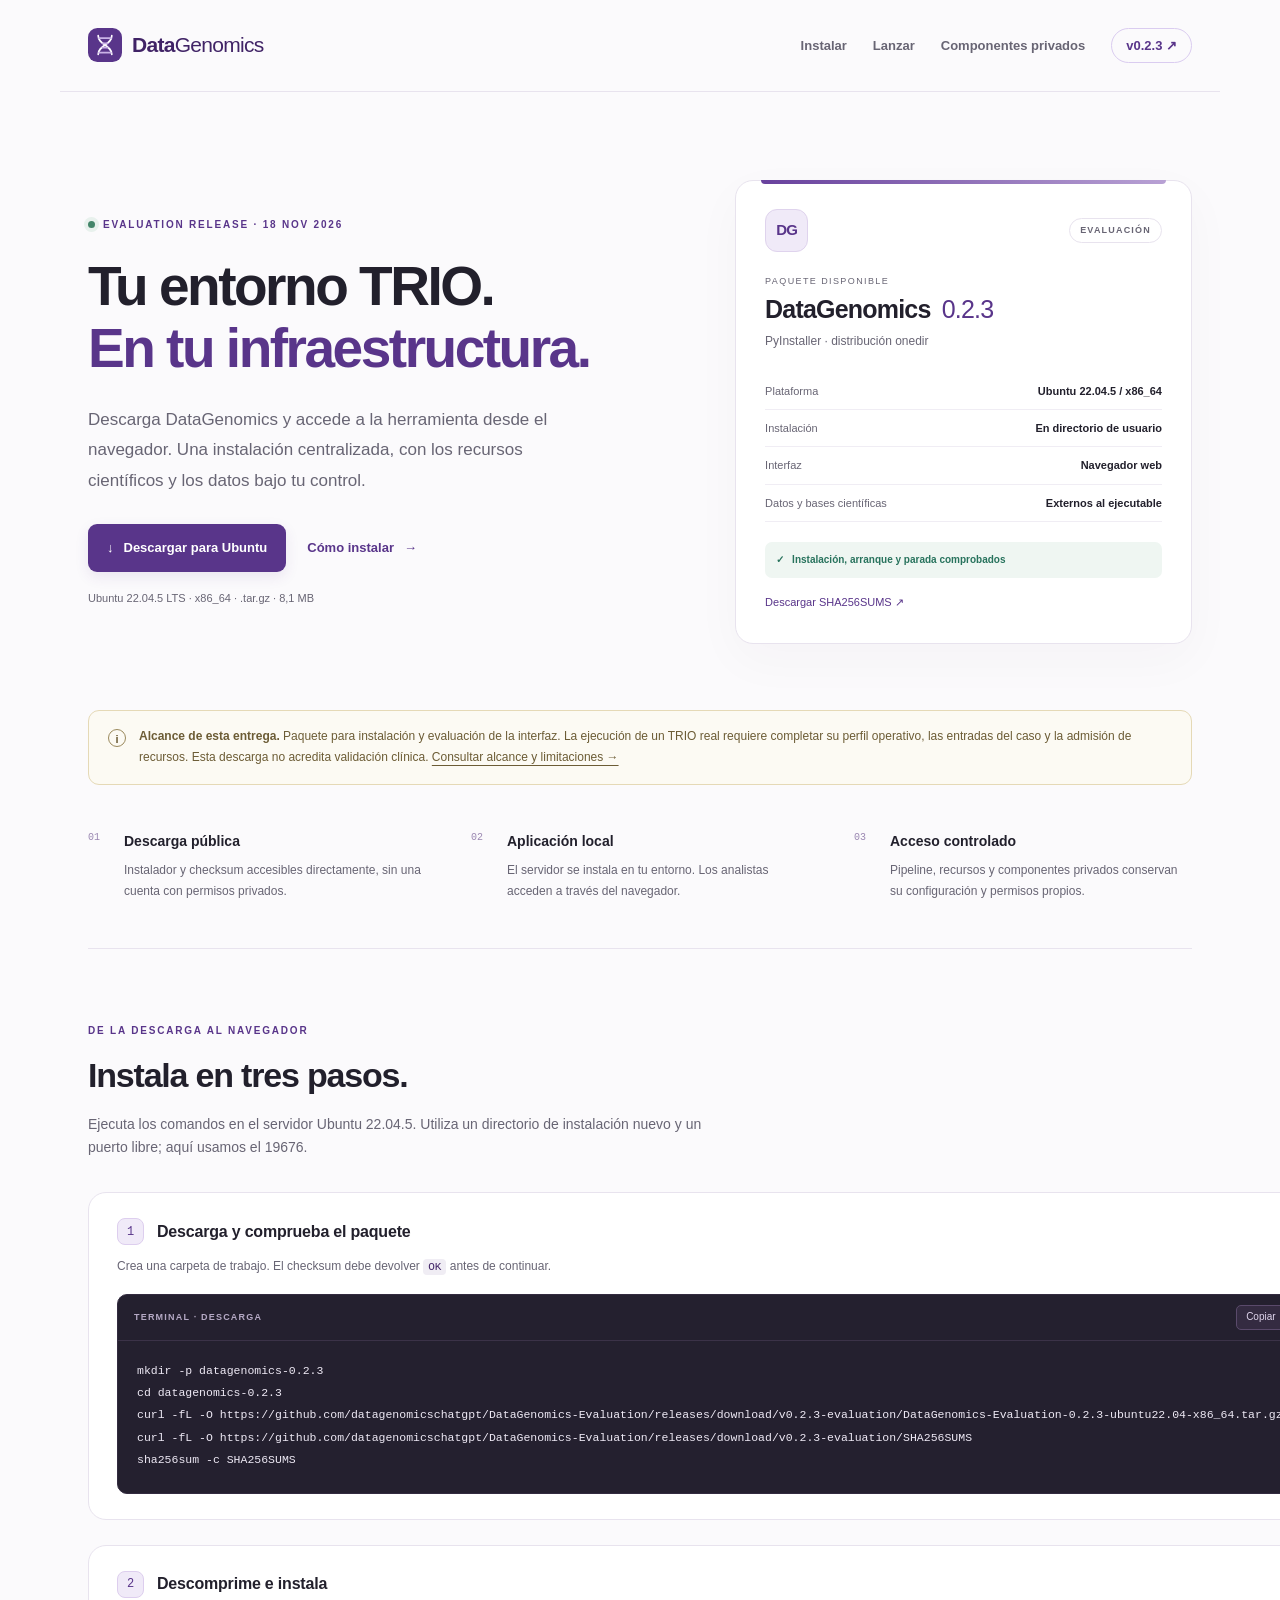
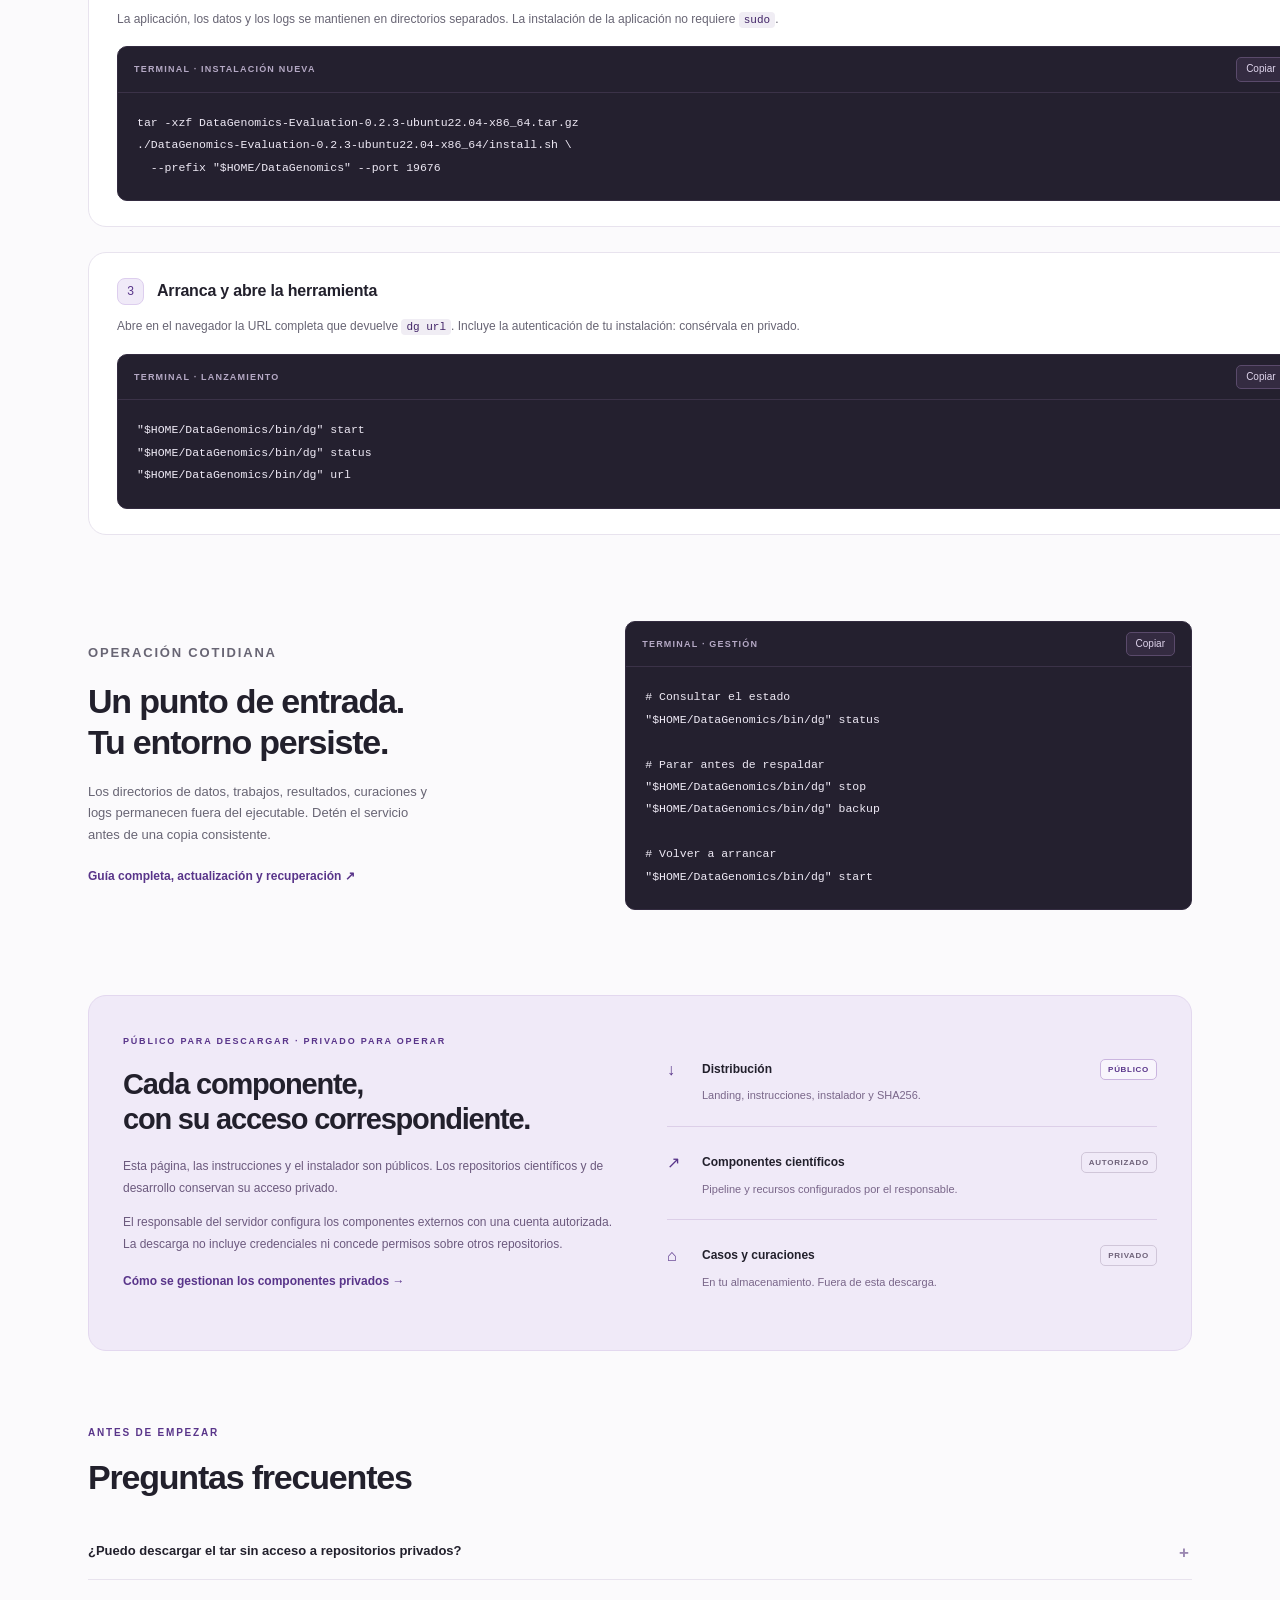
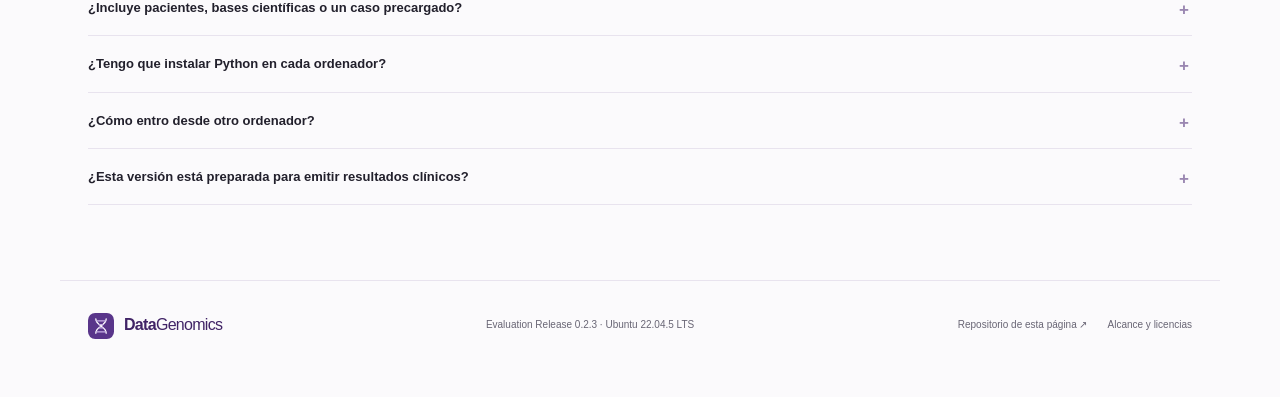
==== index.html @ ef8353c4 "Publish DataGenomics evaluation download page and installation guides" ====
<!doctype html>
<html lang="es">
<head>
  <meta charset="utf-8">
  <meta name="viewport" content="width=device-width, initial-scale=1">
  <meta name="description" content="Descarga DataGenomics Evaluation para Ubuntu 22.04.5. Instalador PyInstaller, instrucciones de instalación, arranque y recuperación.">
  <meta name="theme-color" content="#432b69">
  <meta property="og:title" content="DataGenomics · Evaluation Release">
  <meta property="og:description" content="Tu entorno de evaluación TRIO. Descarga para Ubuntu, instalación y lanzamiento paso a paso.">
  <meta property="og:type" content="website">
  <title>DataGenomics — Descarga e instalación</title>
  <link rel="icon" href="assets/mark.svg" type="image/svg+xml">
  <link rel="stylesheet" href="assets/styles.css">
  <script src="assets/app.js" defer></script>
</head>
<body>
  <a class="skip" href="#contenido">Ir al contenido</a>
  <header class="site-header">
    <a class="brand" href="./" aria-label="DataGenomics inicio"><img src="assets/mark.svg" alt="" width="34" height="34"><span>Data<span class="brand-light">Genomics</span></span></a>
    <nav aria-label="Navegación principal"><a href="#instalacion">Instalar</a><a href="#lanzamiento">Lanzar</a><a href="#acceso">Componentes privados</a><a class="nav-release" href="https://github.com/datagenomicschatgpt/DataGenomics-Evaluation/releases/tag/v0.2.3-evaluation">v0.2.3 <span aria-hidden="true">↗</span></a></nav>
  </header>

  <main id="contenido">
    <section class="hero" aria-labelledby="titulo">
      <div class="hero-copy">
        <p class="eyebrow"><span class="status-dot"></span> EVALUATION RELEASE · 18 NOV 2026</p>
        <h1>Tu entorno TRIO.<br><span>En tu infraestructura.</span></h1>
        <p class="lead">Descarga DataGenomics y accede a la herramienta desde el navegador. Una instalación centralizada, con los recursos científicos y los datos bajo tu control.</p>
        <div class="hero-actions"><a class="button primary" href="https://github.com/datagenomicschatgpt/DataGenomics-Evaluation/releases/download/v0.2.3-evaluation/DataGenomics-Evaluation-0.2.3-ubuntu22.04-x86_64.tar.gz"><span aria-hidden="true">↓</span> Descargar para Ubuntu</a><a class="button text-button" href="#instalacion">Cómo instalar <span aria-hidden="true">→</span></a></div>
        <p class="download-meta">Ubuntu 22.04.5 LTS · x86_64 · .tar.gz · 8,1 MB</p>
      </div>
      <aside class="release-card" aria-label="Ficha de la descarga">
        <div class="card-heading"><span class="package-icon" aria-hidden="true">DG</span><span class="tag">EVALUACIÓN</span></div>
        <p class="small-label">PAQUETE DISPONIBLE</p><h2>DataGenomics <span>0.2.3</span></h2><p class="card-subtitle">PyInstaller · distribución onedir</p>
        <dl><div><dt>Plataforma</dt><dd>Ubuntu 22.04.5 / x86_64</dd></div><div><dt>Instalación</dt><dd>En directorio de usuario</dd></div><div><dt>Interfaz</dt><dd>Navegador web</dd></div><div><dt>Datos y bases científicas</dt><dd>Externos al ejecutable</dd></div></dl>
        <div class="verified"><span aria-hidden="true">✓</span> Instalación, arranque y parada comprobados</div>
        <a class="checksum-link" href="https://github.com/datagenomicschatgpt/DataGenomics-Evaluation/releases/download/v0.2.3-evaluation/SHA256SUMS">Descargar SHA256SUMS <span aria-hidden="true">↗</span></a>
      </aside>
    </section>

    <aside class="scope-note" aria-label="Alcance de la evaluación"><span class="note-icon" aria-hidden="true">i</span><p><strong>Alcance de esta entrega.</strong> Paquete para instalación y evaluación de la interfaz. La ejecución de un TRIO real requiere completar su perfil operativo, las entradas del caso y la admisión de recursos. Esta descarga no acredita validación clínica. <a href="docs/alcance.html">Consultar alcance y limitaciones →</a></p></aside>

    <section class="features" aria-label="Distribución y acceso">
      <article><span class="feature-number">01</span><h2>Descarga pública</h2><p>Instalador y checksum accesibles directamente, sin una cuenta con permisos privados.</p></article>
      <article><span class="feature-number">02</span><h2>Aplicación local</h2><p>El servidor se instala en tu entorno. Los analistas acceden a través del navegador.</p></article>
      <article><span class="feature-number">03</span><h2>Acceso controlado</h2><p>Pipeline, recursos y componentes privados conservan su configuración y permisos propios.</p></article>
    </section>

    <section id="instalacion" class="section install-section" aria-labelledby="install-title">
      <div class="section-intro"><p class="eyebrow">DE LA DESCARGA AL NAVEGADOR</p><h2 id="install-title">Instala en tres pasos.</h2><p>Ejecuta los comandos en el servidor Ubuntu 22.04.5. Utiliza un directorio de instalación nuevo y un puerto libre; aquí usamos el 19676.</p></div>
      <div class="steps">
        <article class="step"><div class="step-title"><span>1</span><h3>Descarga y comprueba el paquete</h3></div><p>Crea una carpeta de trabajo. El checksum debe devolver <code>OK</code> antes de continuar.</p><div class="code-box"><div class="code-top"><span>TERMINAL · DESCARGA</span><button type="button" data-copy="download-code">Copiar</button></div><pre><code id="download-code">mkdir -p datagenomics-0.2.3
cd datagenomics-0.2.3
curl -fL -O https://github.com/datagenomicschatgpt/DataGenomics-Evaluation/releases/download/v0.2.3-evaluation/DataGenomics-Evaluation-0.2.3-ubuntu22.04-x86_64.tar.gz
curl -fL -O https://github.com/datagenomicschatgpt/DataGenomics-Evaluation/releases/download/v0.2.3-evaluation/SHA256SUMS
sha256sum -c SHA256SUMS</code></pre></div></article>
        <article class="step"><div class="step-title"><span>2</span><h3>Descomprime e instala</h3></div><p>La aplicación, los datos y los logs se mantienen en directorios separados. La instalación de la aplicación no requiere <code>sudo</code>.</p><div class="code-box"><div class="code-top"><span>TERMINAL · INSTALACIÓN NUEVA</span><button type="button" data-copy="install-code">Copiar</button></div><pre><code id="install-code">tar -xzf DataGenomics-Evaluation-0.2.3-ubuntu22.04-x86_64.tar.gz
./DataGenomics-Evaluation-0.2.3-ubuntu22.04-x86_64/install.sh \
  --prefix "$HOME/DataGenomics" --port 19676</code></pre></div></article>
        <article class="step" id="lanzamiento"><div class="step-title"><span>3</span><h3>Arranca y abre la herramienta</h3></div><p>Abre en el navegador la URL completa que devuelve <code>dg url</code>. Incluye la autenticación de tu instalación: consérvala en privado.</p><div class="code-box"><div class="code-top"><span>TERMINAL · LANZAMIENTO</span><button type="button" data-copy="start-code">Copiar</button></div><pre><code id="start-code">"$HOME/DataGenomics/bin/dg" start
"$HOME/DataGenomics/bin/dg" status
"$HOME/DataGenomics/bin/dg" url</code></pre></div></article>
      </div>
    </section>

    <section class="operations section" aria-labelledby="operations-title"><div><p class="eyebrow">OPERACIÓN COTIDIANA</p><h2 id="operations-title">Un punto de entrada.<br>Tu entorno persiste.</h2><p>Los directorios de datos, trabajos, resultados, curaciones y logs permanecen fuera del ejecutable. Detén el servicio antes de una copia consistente.</p><a class="inline-link" href="docs/instalacion.html">Guía completa, actualización y recuperación <span aria-hidden="true">↗</span></a></div><div class="code-box"><div class="code-top"><span>TERMINAL · GESTIÓN</span><button type="button" data-copy="manage-code">Copiar</button></div><pre><code id="manage-code"># Consultar el estado
"$HOME/DataGenomics/bin/dg" status

# Parar antes de respaldar
"$HOME/DataGenomics/bin/dg" stop
"$HOME/DataGenomics/bin/dg" backup

# Volver a arrancar
"$HOME/DataGenomics/bin/dg" start</code></pre></div></section>

    <section id="acceso" class="access-panel section" aria-labelledby="access-title"><div class="access-main"><p class="eyebrow">PÚBLICO PARA DESCARGAR · PRIVADO PARA OPERAR</p><h2 id="access-title">Cada componente,<br>con su acceso correspondiente.</h2><p>Esta página, las instrucciones y el instalador son públicos. Los repositorios científicos y de desarrollo conservan su acceso privado.</p><p>El responsable del servidor configura los componentes externos con una cuenta autorizada. La descarga no incluye credenciales ni concede permisos sobre otros repositorios.</p><a class="inline-link" href="docs/componentes-privados.html">Cómo se gestionan los componentes privados →</a></div><div class="access-list"><div><span class="access-icon" aria-hidden="true">↓</span><div><strong>Distribución</strong><p>Landing, instrucciones, instalador y SHA256.</p></div><span class="access-badge">PÚBLICO</span></div><div><span class="access-icon" aria-hidden="true">↗</span><div><strong>Componentes científicos</strong><p>Pipeline y recursos configurados por el responsable.</p></div><span class="access-badge private">AUTORIZADO</span></div><div><span class="access-icon" aria-hidden="true">⌂</span><div><strong>Casos y curaciones</strong><p>En tu almacenamiento. Fuera de esta descarga.</p></div><span class="access-badge private">PRIVADO</span></div></div></section>

    <section class="faq section" aria-labelledby="faq-title"><div class="section-intro"><p class="eyebrow">ANTES DE EMPEZAR</p><h2 id="faq-title">Preguntas frecuentes</h2></div><details><summary>¿Puedo descargar el tar sin acceso a repositorios privados?</summary><p>Sí. El botón descarga el archivo directamente desde una GitHub Release pública. La aplicación y el acceso a componentes privados tienen permisos independientes.</p></details><details><summary>¿Incluye pacientes, bases científicas o un caso precargado?</summary><p>No. Una instalación nueva empieza sin casos. Los resultados autorizados y los recursos se incorporan desde tu entorno mediante sus contratos y controles correspondientes.</p></details><details><summary>¿Tengo que instalar Python en cada ordenador?</summary><p>Los analistas utilizan el navegador. La aplicación del servidor se distribuye con PyInstaller. Las etapas científicas necesitan su runtime y herramientas externos, configurados por el responsable.</p></details><details><summary>¿Cómo entro desde otro ordenador?</summary><p>La aplicación escucha por defecto en 127.0.0.1. Puedes usar un túnel SSH autorizado; para una instalación corporativa, el responsable debe configurar HTTPS, autenticación y acceso por LAN/VPN. El instalador no cambia la configuración de red.</p></details><details><summary>¿Esta versión está preparada para emitir resultados clínicos?</summary><p>Es una Evaluation Release. La instalación y el recorrido técnico tienen evidencias separadas de la admisión científica. La conexión operativa del piloto real sigue pendiente; consulta el alcance antes de procesar un caso.</p></details></section>
  </main>

  <footer><a class="brand" href="./"><img src="assets/mark.svg" alt="" width="26" height="26"><span>Data<span class="brand-light">Genomics</span></span></a><p>Evaluation Release 0.2.3 · Ubuntu 22.04.5 LTS</p><div><a href="https://github.com/datagenomicschatgpt/DataGenomics-Evaluation">Repositorio de esta página ↗</a><a href="docs/alcance.html">Alcance y licencias</a></div></footer>
  <div id="copy-status" class="copy-status" role="status" aria-live="polite"></div>
</body>
</html>
---- assets/styles.css ----
:root{--paper:#fbfafc;--white:#fff;--ink:#22202c;--muted:#686574;--purple:#59358a;--purple-dark:#402366;--lavender:#f0eaf8;--line:#e8e3ee;--green:#28735d;--radius:18px;--mono:ui-monospace,SFMono-Regular,Consolas,"Liberation Mono",monospace}
*{box-sizing:border-box}html{scroll-behavior:smooth;scroll-padding-top:92px}body{margin:0;color:var(--ink);background:var(--paper);font-family:Inter,ui-sans-serif,-apple-system,BlinkMacSystemFont,"Segoe UI",sans-serif;-webkit-font-smoothing:antialiased;line-height:1.65}a{color:var(--purple);text-underline-offset:4px}button,a{-webkit-tap-highlight-color:transparent}a:focus-visible,button:focus-visible,summary:focus-visible{outline:3px solid #a57cdd;outline-offset:5px}button{font:inherit;cursor:pointer}.skip{position:absolute;top:-80px;left:20px;z-index:5;padding:10px;background:white}.skip:focus{top:10px}.site-header,main,footer{max-width:1160px;margin:auto}.site-header{height:92px;display:flex;align-items:center;justify-content:space-between;padding:0 28px;border-bottom:1px solid var(--line);gap:24px}.brand{display:flex;align-items:center;gap:10px;font-size:21px;font-weight:780;letter-spacing:-.7px;color:var(--purple-dark);text-decoration:none;white-space:nowrap}.brand-light{font-weight:450}.brand img{display:block}nav{display:flex;gap:26px;align-items:center}nav a{font-size:13px;font-weight:600;color:var(--muted);text-decoration:none}nav a:hover{color:var(--purple)}.nav-release{color:var(--purple);border:1px solid #daccf0;border-radius:999px;padding:6px 14px;white-space:nowrap}main{padding:0 28px}.hero{padding:88px 0 66px;display:grid;grid-template-columns:1.25fr 1fr;gap:76px;align-items:center}.eyebrow{font-size:10px;font-weight:750;letter-spacing:1.8px;color:var(--purple);margin:0 0 22px;display:flex;gap:8px;align-items:center}.status-dot{height:7px;width:7px;background:#44856a;border-radius:50%;box-shadow:0 0 0 4px #e8f1ed}h1{font-size:clamp(38px,4.3vw,57px);font-weight:710;line-height:1.13;letter-spacing:-2.5px;margin:0 0 25px}h1 span{color:var(--purple)}.lead{font-size:17px;color:var(--muted);max-width:500px;line-height:1.8;margin:0 0 28px}.hero-actions{display:flex;gap:12px;align-items:center;flex-wrap:wrap}.button{display:inline-flex;align-items:center;justify-content:center;gap:10px;font-size:13px;font-weight:650;padding:13px 19px;border-radius:9px;text-decoration:none;transition:background .15s,transform .15s}.button.primary{background:var(--purple);color:white;box-shadow:0 5px 14px #59358a1a}.button.primary:hover{background:var(--purple-dark);transform:translateY(-1px)}.text-button{padding-left:9px}.download-meta{font-size:11px;color:var(--muted);margin:17px 0 0}.release-card{background:var(--white);border:1px solid var(--line);border-radius:var(--radius);padding:28px 29px;box-shadow:0 16px 50px #34234308;position:relative}.release-card:before{content:"";height:4px;position:absolute;top:-1px;left:25px;right:25px;background:linear-gradient(90deg,#68419d,#b8a1d4);border-radius:0 0 5px 5px}.card-heading{display:flex;justify-content:space-between;align-items:center;margin-bottom:22px}.package-icon{width:43px;height:43px;display:grid;place-items:center;background:var(--lavender);border:1px solid #dfd3ed;border-radius:12px;font-weight:800;color:var(--purple);letter-spacing:-1px;font-size:15px}.tag{font-size:9px;font-weight:750;letter-spacing:1.2px;border:1px solid var(--line);border-radius:999px;padding:4px 10px;color:var(--muted)}.small-label{font-size:9px;color:var(--muted);letter-spacing:1.4px;margin:0 0 4px}.release-card h2{font-size:25px;letter-spacing:-.8px;line-height:1.3;margin:0}.release-card h2 span{font-weight:400;color:var(--purple);margin-left:5px}.card-subtitle{font-size:12px;color:var(--muted);margin:7px 0 21px}dl{margin:0 0 20px}dl>div{display:flex;justify-content:space-between;padding:9px 0;border-bottom:1px solid #f0edf4;gap:12px;font-size:11px}dt{color:var(--muted)}dd{margin:0;text-align:right;font-weight:600}.verified{background:#eff6f2;color:var(--green);font-size:10px;font-weight:650;padding:10px 11px;border-radius:7px;display:flex;gap:8px;align-items:center}.checksum-link{font-size:11px;display:inline-block;margin-top:15px;text-decoration:none}.scope-note{display:flex;align-items:flex-start;gap:13px;border:1px solid #e5d9b6;background:#fcfaf3;border-radius:11px;padding:15px 19px;color:#6c5c35}.scope-note p{font-size:12px;margin:0;line-height:1.8}.scope-note a{color:inherit;white-space:normal}.note-icon{font-size:11px;border:1px solid #9a895c;border-radius:50%;min-width:18px;height:18px;display:grid;place-items:center;margin-top:3px;font-weight:700}.features{display:grid;grid-template-columns:repeat(3,1fr);gap:45px;padding:45px 0;border-bottom:1px solid var(--line)}.features article{position:relative;padding-left:36px}.feature-number{position:absolute;left:0;top:2px;font:10px var(--mono);color:#9a87b1}.features h2{font-size:14px;font-weight:680;margin:0 0 7px}.features p{color:var(--muted);font-size:12px;line-height:1.8;margin:0}.section{padding-top:74px;padding-bottom:12px}.section-intro .eyebrow{margin-bottom:15px}.section-intro h2,.operations h2,.access-panel h2{font-size:34px;line-height:1.22;font-weight:680;letter-spacing:-1.2px;margin:0 0 17px}.section-intro>p:last-child{color:var(--muted);font-size:14px;max-width:620px;margin-bottom:33px}.steps{display:grid;gap:25px}.step{background:var(--white);border:1px solid var(--line);border-radius:var(--radius);padding:25px 28px}.step-title{display:flex;gap:13px;align-items:center}.step-title>span{height:27px;min-width:27px;border:1px solid #ddceee;background:var(--lavender);color:var(--purple);display:grid;place-items:center;border-radius:8px;font:12px var(--mono)}.step h3{font-size:16px;letter-spacing:-.2px;margin:0;font-weight:650}.step>p{font-size:12px;color:var(--muted);margin:12px 0 17px}.code-box{background:#24202f;color:#eee9f5;border:1px solid #332b40;border-radius:10px;overflow:hidden;min-width:0}.code-top{padding:10px 16px;border-bottom:1px solid #3b3248;display:flex;align-items:center;justify-content:space-between;gap:15px}.code-top>span{font-size:9px;letter-spacing:1.2px;color:#b5a9c5;font-weight:600}.code-top button{color:#dfd4ec;border:1px solid #5a4a6b;background:#342b41;border-radius:5px;padding:3px 9px;font-size:10px}.code-top button:hover{background:#493a59}pre{margin:0;padding:19px 19px 21px;overflow-x:auto;tab-size:2;scrollbar-color:#655078 #24202f}pre code{font:11.5px/1.95 var(--mono);color:inherit;background:transparent;padding:0;white-space:pre}p code{font:11px var(--mono);padding:2px 5px;background:#f0edf4;border-radius:4px;color:var(--purple-dark)}.operations{display:grid;grid-template-columns:1fr 1.2fr;align-items:center;gap:65px}.operations .eyebrow{margin-bottom:17px}.operations p{font-size:13px;color:var(--muted);max-width:350px;margin:0 0 17px}.inline-link{font-size:12px;font-weight:650;text-decoration:none;line-height:1.8}.access-panel{margin-top:73px;background:var(--lavender);border:1px solid #e3d8ef;padding:38px 34px;display:grid;grid-template-columns:1fr 1fr;gap:54px;border-radius:var(--radius)}.access-panel .eyebrow{font-size:9px;margin-bottom:18px}.access-panel h2{font-size:29px}.access-main>p:not(.eyebrow){font-size:12px;color:#6c5a7e;line-height:1.85}.access-list{align-self:center}.access-list>div{display:flex;align-items:flex-start;gap:12px;padding:21px 0;border-bottom:1px solid #dccfe8}.access-list>div:last-child{border:0}.access-icon{color:var(--purple);min-width:23px;padding-top:2px}.access-list strong{font-size:12px}.access-list p{font-size:11px;color:#796689;margin:5px 0 0;line-height:1.7}.access-badge{font-size:8px;font-weight:750;letter-spacing:.7px;white-space:nowrap;padding:3px 7px;border:1px solid #cab5df;background:#f8f5fc;color:var(--purple);border-radius:5px;margin:4px 0 0 auto}.access-badge.private{color:#6e6279;background:transparent;border-color:#d0c6d9}.faq{padding-bottom:75px}.faq .section-intro{margin-bottom:25px}.faq details{padding:17px 0;border-bottom:1px solid var(--line)}summary{font-size:13px;font-weight:600;cursor:pointer;list-style:none;padding-right:25px;position:relative}summary:after{content:"+";position:absolute;right:3px;top:-1px;font-size:17px;color:#9a87b1}details[open] summary:after{content:"−"}summary::-webkit-details-marker{display:none}details p{font-size:12px;color:var(--muted);max-width:850px;padding-top:7px;line-height:1.9}footer{border-top:1px solid var(--line);padding:26px 28px 33px;display:flex;align-items:center;justify-content:space-between;gap:24px}footer .brand{font-size:16px}footer>p{font-size:10px;color:var(--muted)}footer>div{display:flex;gap:20px}footer>div a{font-size:10px;color:var(--muted);text-decoration:none}.copy-status{position:fixed;bottom:24px;left:50%;transform:translateX(-50%);background:#34253f;color:white;border-radius:8px;padding:9px 16px;font-size:12px;box-shadow:0 5px 20px #0002;opacity:0;pointer-events:none;transition:opacity .15s}.copy-status.visible{opacity:1}
@media(min-width:1450px){.hero{padding-top:100px;padding-bottom:77px}}@media(max-width:900px){nav{gap:15px}nav a{font-size:11px}.hero{gap:30px;padding:60px 0 45px}h1{letter-spacing:-1.8px;font-size:40px}.lead{font-size:15px}.release-card{padding:25px 21px}.release-card h2{font-size:22px}.button{padding:12px 14px;font-size:12px}.features{gap:20px}.operations{gap:30px}.access-panel{gap:25px;padding:30px 26px}.access-badge{display:none}.section-intro h2,.operations h2{font-size:30px}footer{flex-wrap:wrap}footer>p{margin:0}}
@media(max-width:650px){.site-header{height:auto;padding:20px;align-items:flex-start;flex-wrap:wrap;gap:16px}.brand{font-size:20px}nav{width:100%;gap:18px;flex-wrap:wrap}nav a{font-size:11px}.nav-release{margin-left:auto;padding:3px 10px}main{padding:0 20px}.hero{grid-template-columns:1fr;padding:42px 0 32px;gap:32px}.hero .eyebrow{font-size:9px;margin-bottom:21px}h1{font-size:43px;letter-spacing:-2px}.lead{font-size:15px;max-width:440px}.hero-actions{gap:6px}.download-meta{font-size:10px}.release-card{padding:25px}.release-card h2{font-size:25px}dl>div{font-size:12px}.verified{font-size:10px}.scope-note{padding:15px}.scope-note p{font-size:11px}.features{grid-template-columns:1fr;gap:25px;padding:32px 0}.features p{max-width:390px}.section{padding-top:47px}.section-intro h2,.operations h2{font-size:30px}.section-intro>p:last-child{font-size:13px}.step{padding:21px 17px;border-radius:13px}.step h3{font-size:14px}.step>p{font-size:11px}.code-top{padding:9px 12px}.code-top>span{font-size:8px}pre{padding:15px}pre code{font-size:10.5px}.operations{grid-template-columns:1fr;gap:22px}.operations p{max-width:100%}.access-panel{grid-template-columns:1fr;gap:15px;padding:25px 20px;margin-top:45px}.access-panel .eyebrow{font-size:8px;letter-spacing:1px}.access-panel h2{font-size:28px}.access-badge{display:block}.faq{padding-bottom:45px}summary{font-size:12px}footer{padding:24px 20px;gap:16px}footer>div{width:100%;gap:20px}.copy-status{max-width:90vw;width:max-content;text-align:center}}
@media(prefers-reduced-motion:reduce){html{scroll-behavior:auto}*,*:before,*:after{transition:none!important}}

.doc{max-width:850px;padding-top:54px;padding-bottom:75px}.doc h1{font-size:40px;margin-bottom:25px}.doc h2{font-size:23px;margin-top:35px;letter-spacing:-.5px}.doc p,.doc li{font-size:14px;color:var(--muted)}.doc .code-box{margin:20px 0}.doc ul{padding-left:22px}.doc .breadcrumb{font-size:12px;margin:0 0 30px}.doc .scope-note{margin:25px 0}@media(max-width:650px){.doc h1{font-size:32px}.doc{padding-top:35px}.doc p,.doc li{font-size:13px}}
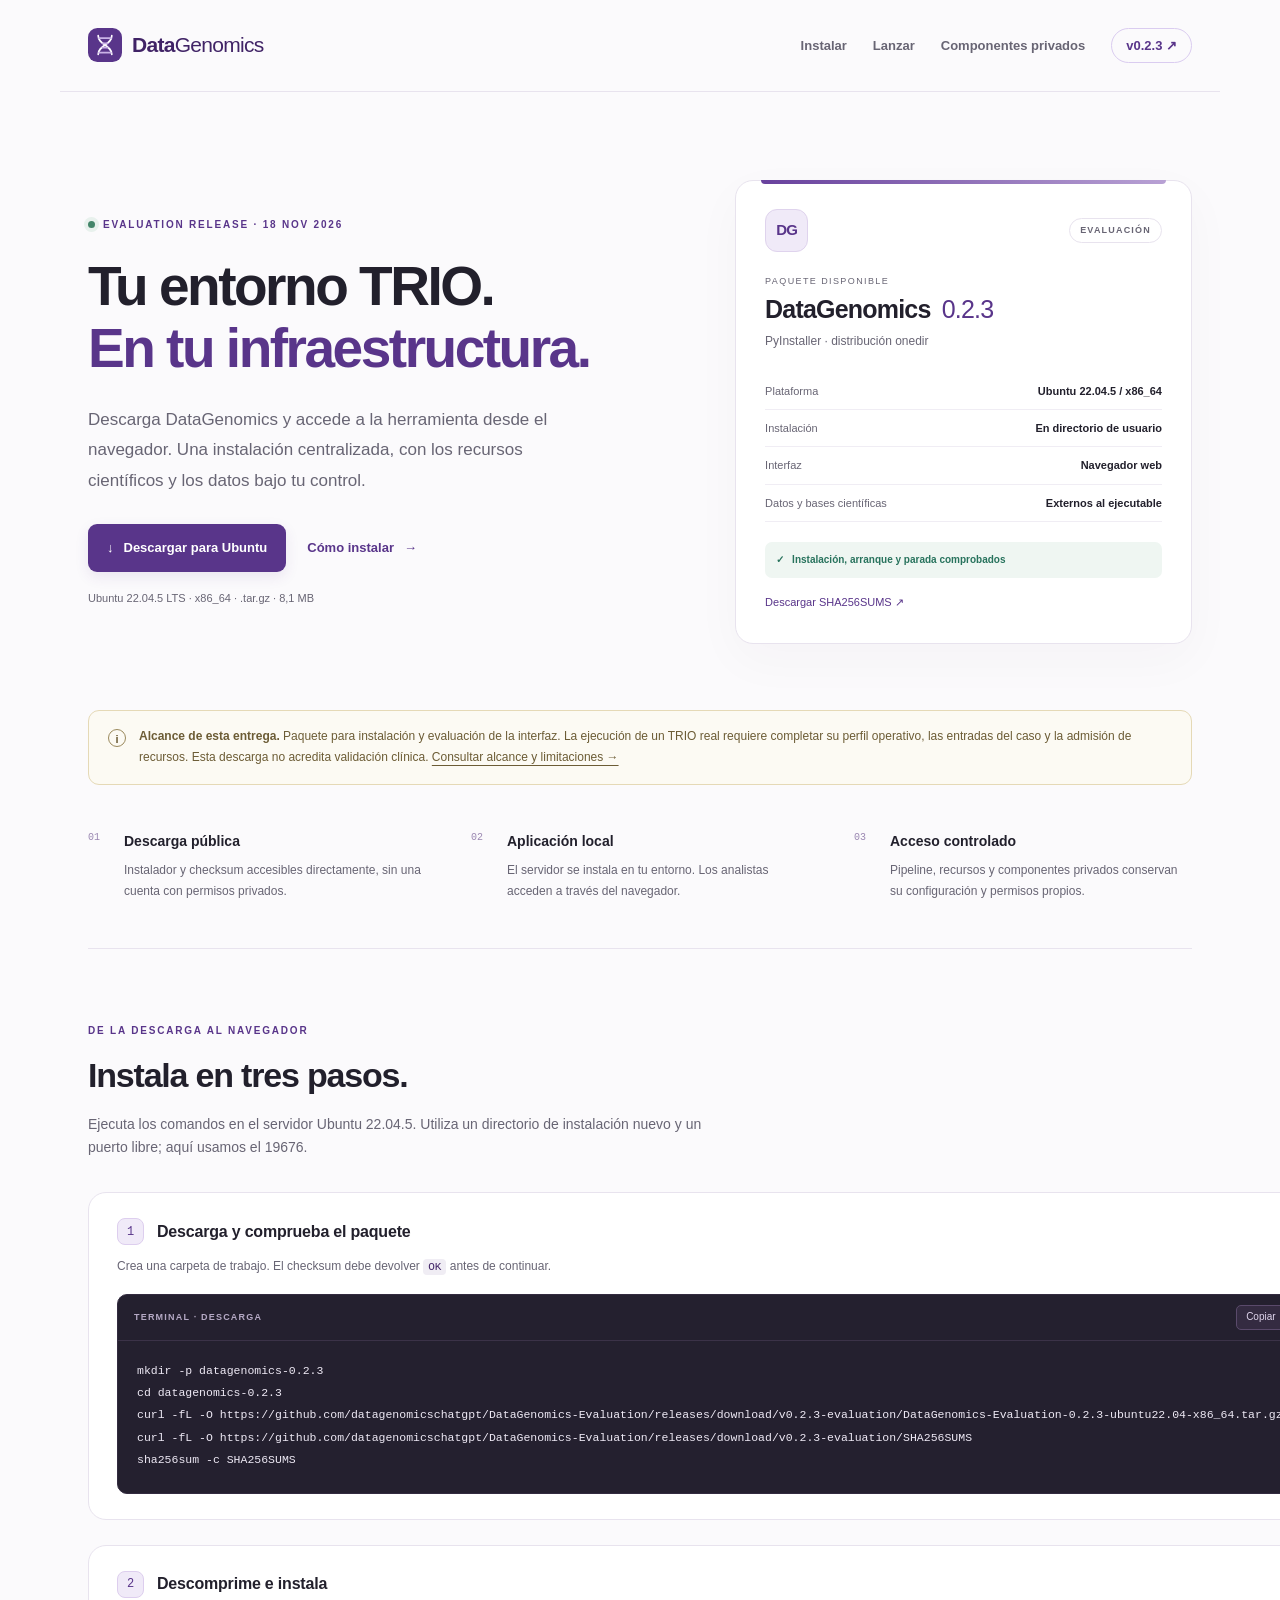
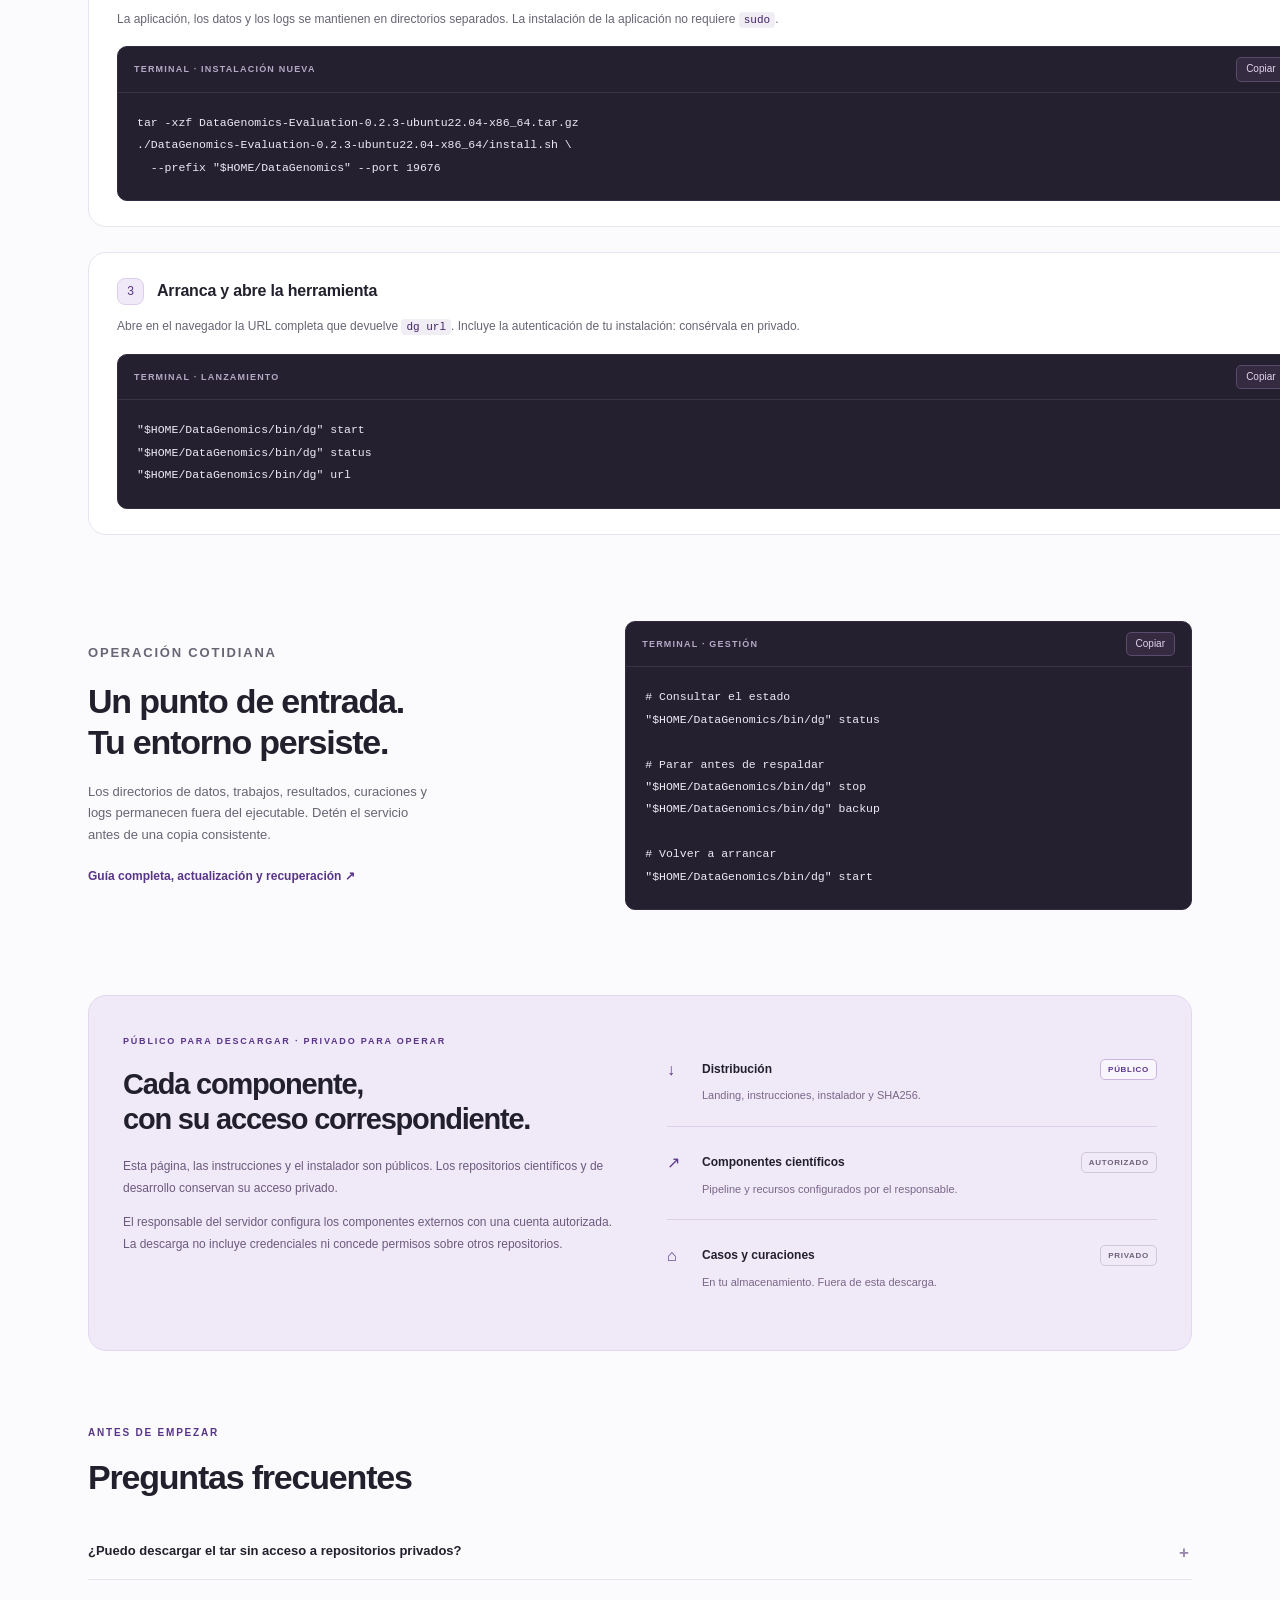
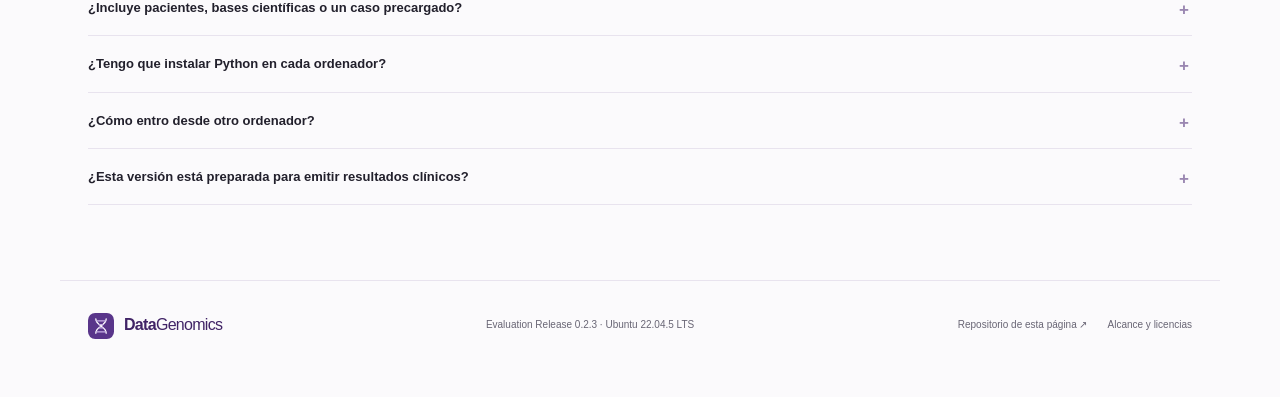
==== commit 12d5f275: "Remove private-components document and its navigation links" ====
--- a/index.html
+++ b/index.html
@@ -73,7 +73,7 @@
 # Volver a arrancar
 "$HOME/DataGenomics/bin/dg" start</code></pre></div></section>
 
-    <section id="acceso" class="access-panel section" aria-labelledby="access-title"><div class="access-main"><p class="eyebrow">PÚBLICO PARA DESCARGAR · PRIVADO PARA OPERAR</p><h2 id="access-title">Cada componente,<br>con su acceso correspondiente.</h2><p>Esta página, las instrucciones y el instalador son públicos. Los repositorios científicos y de desarrollo conservan su acceso privado.</p><p>El responsable del servidor configura los componentes externos con una cuenta autorizada. La descarga no incluye credenciales ni concede permisos sobre otros repositorios.</p><a class="inline-link" href="docs/componentes-privados.html">Cómo se gestionan los componentes privados →</a></div><div class="access-list"><div><span class="access-icon" aria-hidden="true">↓</span><div><strong>Distribución</strong><p>Landing, instrucciones, instalador y SHA256.</p></div><span class="access-badge">PÚBLICO</span></div><div><span class="access-icon" aria-hidden="true">↗</span><div><strong>Componentes científicos</strong><p>Pipeline y recursos configurados por el responsable.</p></div><span class="access-badge private">AUTORIZADO</span></div><div><span class="access-icon" aria-hidden="true">⌂</span><div><strong>Casos y curaciones</strong><p>En tu almacenamiento. Fuera de esta descarga.</p></div><span class="access-badge private">PRIVADO</span></div></div></section>
+    <section id="acceso" class="access-panel section" aria-labelledby="access-title"><div class="access-main"><p class="eyebrow">PÚBLICO PARA DESCARGAR · PRIVADO PARA OPERAR</p><h2 id="access-title">Cada componente,<br>con su acceso correspondiente.</h2><p>Esta página, las instrucciones y el instalador son públicos. Los repositorios científicos y de desarrollo conservan su acceso privado.</p><p>El responsable del servidor configura los componentes externos con una cuenta autorizada. La descarga no incluye credenciales ni concede permisos sobre otros repositorios.</p></div><div class="access-list"><div><span class="access-icon" aria-hidden="true">↓</span><div><strong>Distribución</strong><p>Landing, instrucciones, instalador y SHA256.</p></div><span class="access-badge">PÚBLICO</span></div><div><span class="access-icon" aria-hidden="true">↗</span><div><strong>Componentes científicos</strong><p>Pipeline y recursos configurados por el responsable.</p></div><span class="access-badge private">AUTORIZADO</span></div><div><span class="access-icon" aria-hidden="true">⌂</span><div><strong>Casos y curaciones</strong><p>En tu almacenamiento. Fuera de esta descarga.</p></div><span class="access-badge private">PRIVADO</span></div></div></section>
 
     <section class="faq section" aria-labelledby="faq-title"><div class="section-intro"><p class="eyebrow">ANTES DE EMPEZAR</p><h2 id="faq-title">Preguntas frecuentes</h2></div><details><summary>¿Puedo descargar el tar sin acceso a repositorios privados?</summary><p>Sí. El botón descarga el archivo directamente desde una GitHub Release pública. La aplicación y el acceso a componentes privados tienen permisos independientes.</p></details><details><summary>¿Incluye pacientes, bases científicas o un caso precargado?</summary><p>No. Una instalación nueva empieza sin casos. Los resultados autorizados y los recursos se incorporan desde tu entorno mediante sus contratos y controles correspondientes.</p></details><details><summary>¿Tengo que instalar Python en cada ordenador?</summary><p>Los analistas utilizan el navegador. La aplicación del servidor se distribuye con PyInstaller. Las etapas científicas necesitan su runtime y herramientas externos, configurados por el responsable.</p></details><details><summary>¿Cómo entro desde otro ordenador?</summary><p>La aplicación escucha por defecto en 127.0.0.1. Puedes usar un túnel SSH autorizado; para una instalación corporativa, el responsable debe configurar HTTPS, autenticación y acceso por LAN/VPN. El instalador no cambia la configuración de red.</p></details><details><summary>¿Esta versión está preparada para emitir resultados clínicos?</summary><p>Es una Evaluation Release. La instalación y el recorrido técnico tienen evidencias separadas de la admisión científica. La conexión operativa del piloto real sigue pendiente; consulta el alcance antes de procesar un caso.</p></details></section>
   </main>
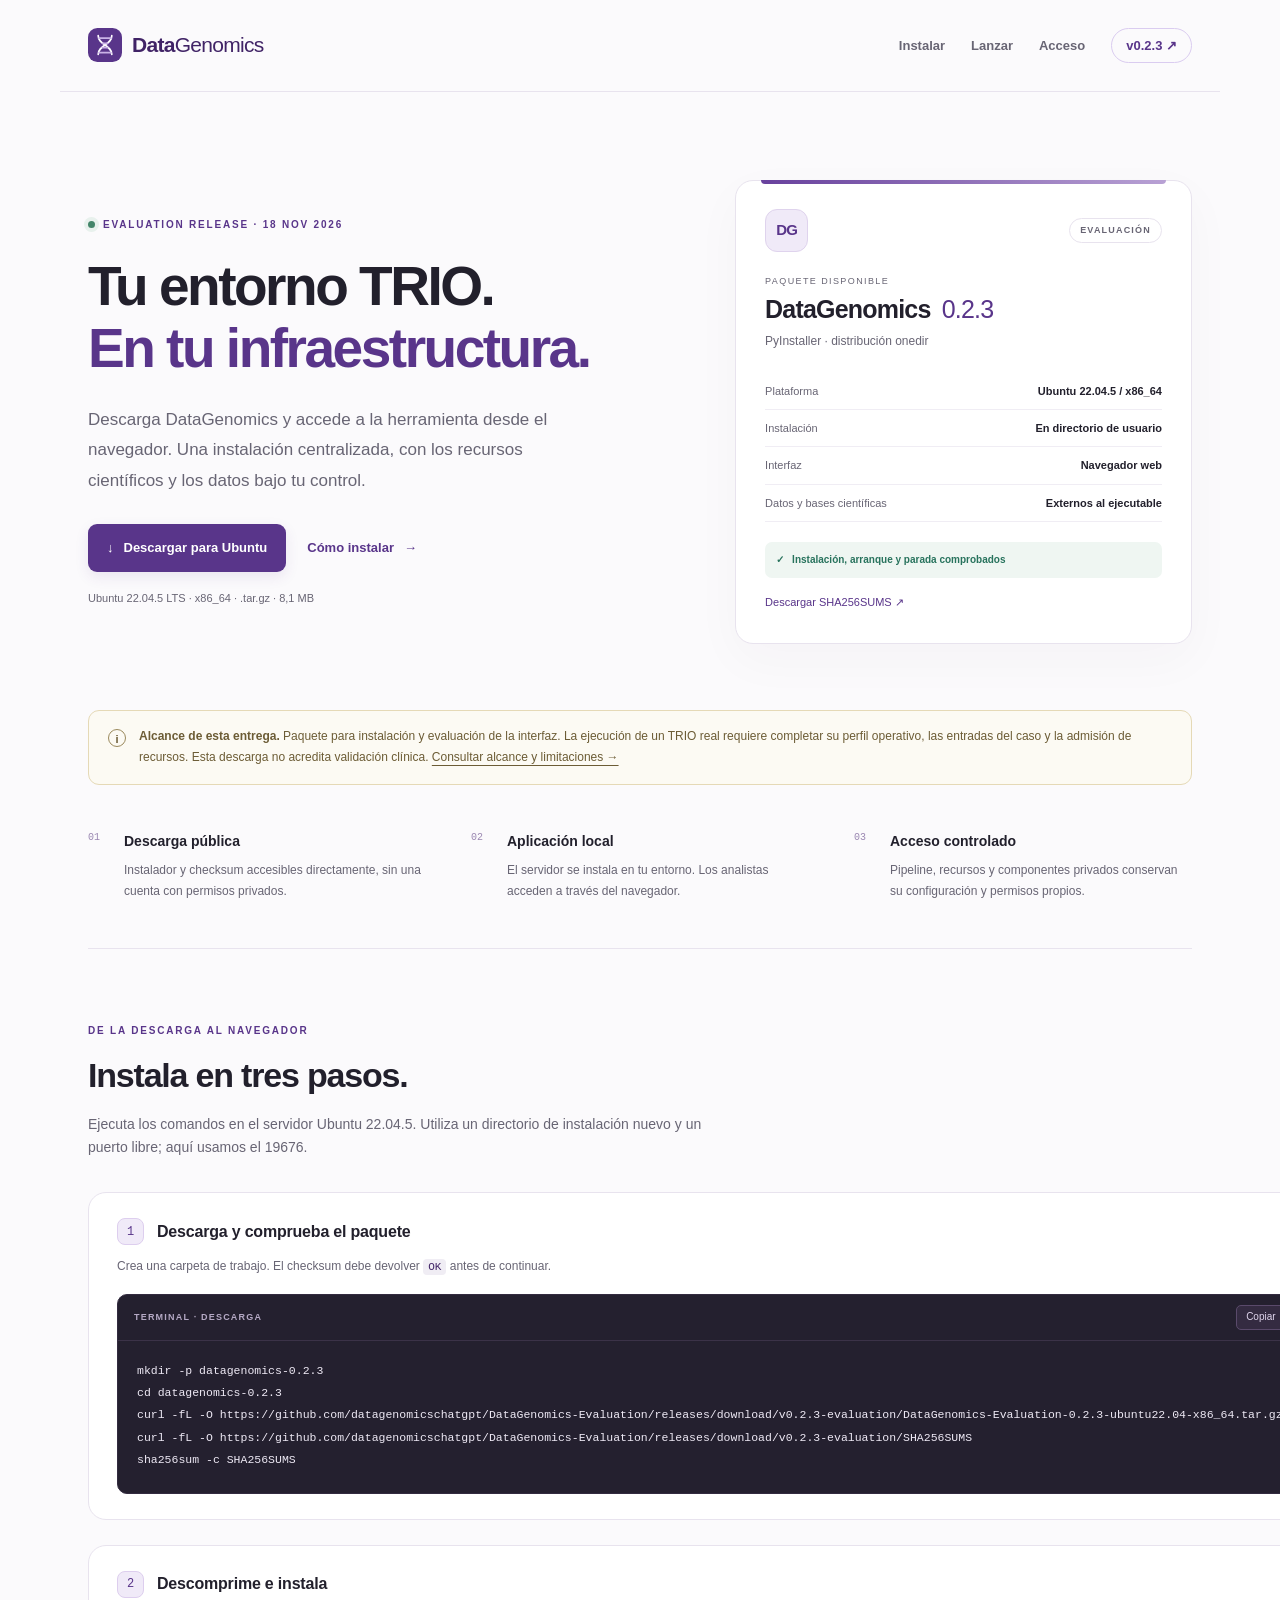
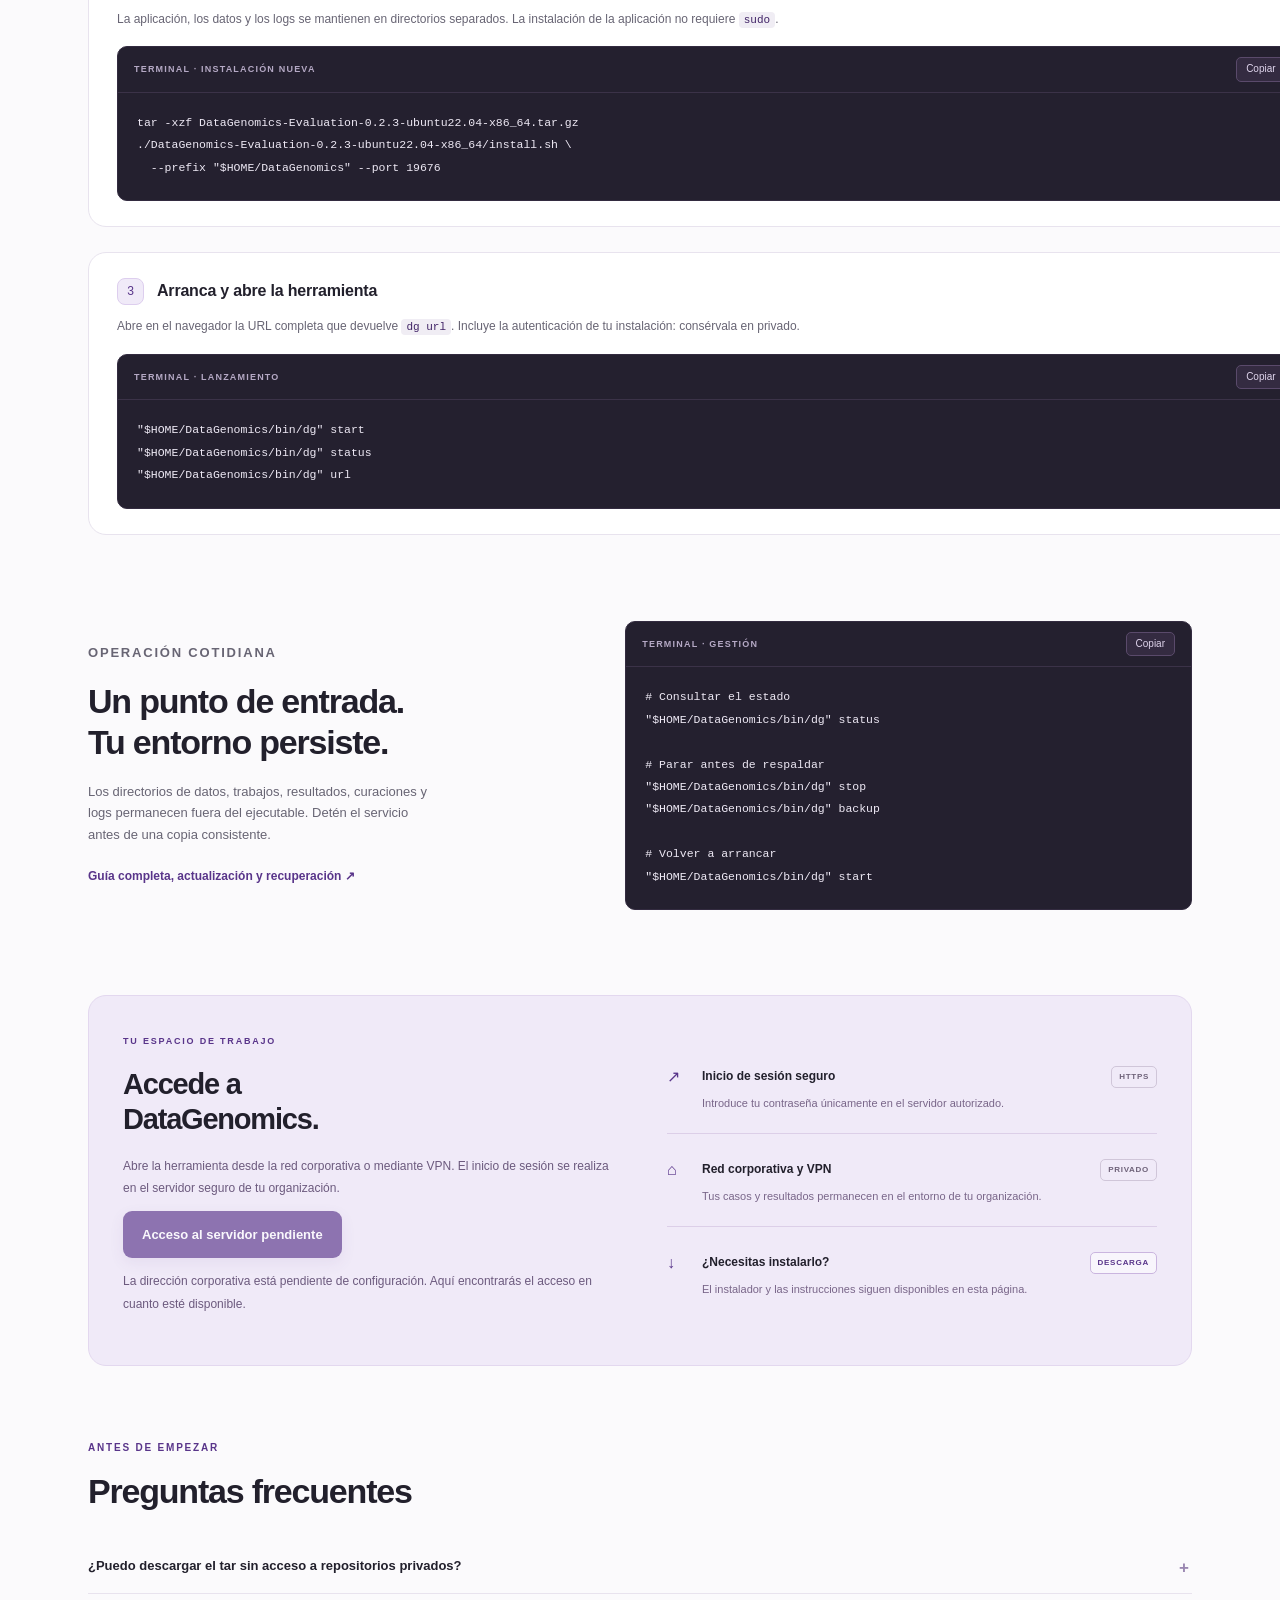
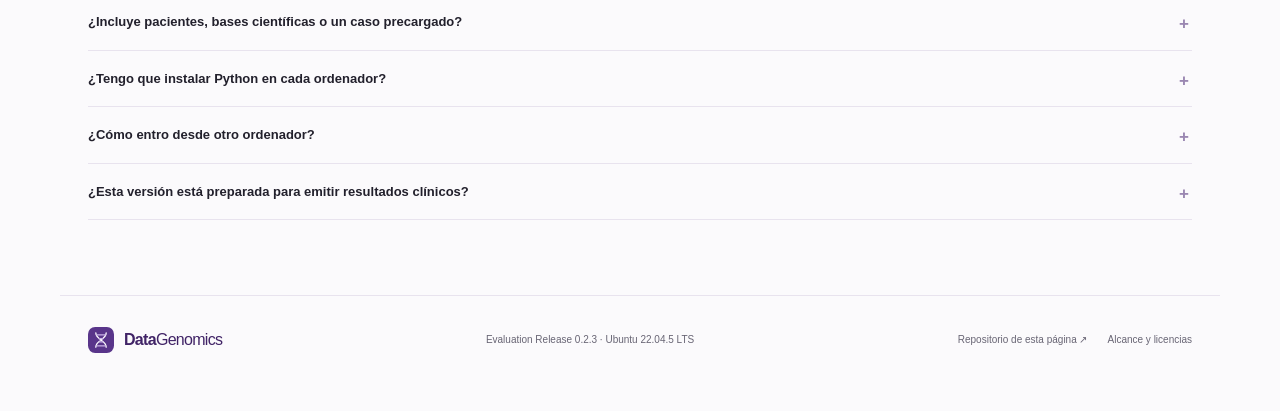
==== commit c9382e3c: "Prepare secure server access section with pending corporate endpoint" ====
--- a/index.html
+++ b/index.html
@@ -17,7 +17,7 @@
   <a class="skip" href="#contenido">Ir al contenido</a>
   <header class="site-header">
     <a class="brand" href="./" aria-label="DataGenomics inicio"><img src="assets/mark.svg" alt="" width="34" height="34"><span>Data<span class="brand-light">Genomics</span></span></a>
-    <nav aria-label="Navegación principal"><a href="#instalacion">Instalar</a><a href="#lanzamiento">Lanzar</a><a href="#acceso">Componentes privados</a><a class="nav-release" href="https://github.com/datagenomicschatgpt/DataGenomics-Evaluation/releases/tag/v0.2.3-evaluation">v0.2.3 <span aria-hidden="true">↗</span></a></nav>
+    <nav aria-label="Navegación principal"><a href="#instalacion">Instalar</a><a href="#lanzamiento">Lanzar</a><a href="#acceso">Acceso</a><a class="nav-release" href="https://github.com/datagenomicschatgpt/DataGenomics-Evaluation/releases/tag/v0.2.3-evaluation">v0.2.3 <span aria-hidden="true">↗</span></a></nav>
   </header>
 
   <main id="contenido">
@@ -73,7 +73,7 @@
 # Volver a arrancar
 "$HOME/DataGenomics/bin/dg" start</code></pre></div></section>
 
-    <section id="acceso" class="access-panel section" aria-labelledby="access-title"><div class="access-main"><p class="eyebrow">PÚBLICO PARA DESCARGAR · PRIVADO PARA OPERAR</p><h2 id="access-title">Cada componente,<br>con su acceso correspondiente.</h2><p>Esta página, las instrucciones y el instalador son públicos. Los repositorios científicos y de desarrollo conservan su acceso privado.</p><p>El responsable del servidor configura los componentes externos con una cuenta autorizada. La descarga no incluye credenciales ni concede permisos sobre otros repositorios.</p></div><div class="access-list"><div><span class="access-icon" aria-hidden="true">↓</span><div><strong>Distribución</strong><p>Landing, instrucciones, instalador y SHA256.</p></div><span class="access-badge">PÚBLICO</span></div><div><span class="access-icon" aria-hidden="true">↗</span><div><strong>Componentes científicos</strong><p>Pipeline y recursos configurados por el responsable.</p></div><span class="access-badge private">AUTORIZADO</span></div><div><span class="access-icon" aria-hidden="true">⌂</span><div><strong>Casos y curaciones</strong><p>En tu almacenamiento. Fuera de esta descarga.</p></div><span class="access-badge private">PRIVADO</span></div></div></section>
+    <section id="acceso" class="access-panel section" aria-labelledby="access-title"><div class="access-main"><p class="eyebrow">TU ESPACIO DE TRABAJO</p><h2 id="access-title">Accede a<br>DataGenomics.</h2><p>Abre la herramienta desde la red corporativa o mediante VPN. El inicio de sesión se realiza en el servidor seguro de tu organización.</p><a id="server-access" class="button primary access-pending" aria-disabled="true" aria-describedby="server-access-status">Acceso al servidor pendiente</a><p id="server-access-status" role="status">La dirección corporativa está pendiente de configuración. Aquí encontrarás el acceso en cuanto esté disponible.</p><noscript><p>Consulta con el responsable la dirección HTTPS del servidor.</p></noscript></div><div class="access-list"><div><span class="access-icon" aria-hidden="true">↗</span><div><strong>Inicio de sesión seguro</strong><p>Introduce tu contraseña únicamente en el servidor autorizado.</p></div><span class="access-badge private">HTTPS</span></div><div><span class="access-icon" aria-hidden="true">⌂</span><div><strong>Red corporativa y VPN</strong><p>Tus casos y resultados permanecen en el entorno de tu organización.</p></div><span class="access-badge private">PRIVADO</span></div><div><span class="access-icon" aria-hidden="true">↓</span><div><strong>¿Necesitas instalarlo?</strong><p>El instalador y las instrucciones siguen disponibles en esta página.</p></div><span class="access-badge">DESCARGA</span></div></div></section>
 
     <section class="faq section" aria-labelledby="faq-title"><div class="section-intro"><p class="eyebrow">ANTES DE EMPEZAR</p><h2 id="faq-title">Preguntas frecuentes</h2></div><details><summary>¿Puedo descargar el tar sin acceso a repositorios privados?</summary><p>Sí. El botón descarga el archivo directamente desde una GitHub Release pública. La aplicación y el acceso a componentes privados tienen permisos independientes.</p></details><details><summary>¿Incluye pacientes, bases científicas o un caso precargado?</summary><p>No. Una instalación nueva empieza sin casos. Los resultados autorizados y los recursos se incorporan desde tu entorno mediante sus contratos y controles correspondientes.</p></details><details><summary>¿Tengo que instalar Python en cada ordenador?</summary><p>Los analistas utilizan el navegador. La aplicación del servidor se distribuye con PyInstaller. Las etapas científicas necesitan su runtime y herramientas externos, configurados por el responsable.</p></details><details><summary>¿Cómo entro desde otro ordenador?</summary><p>La aplicación escucha por defecto en 127.0.0.1. Puedes usar un túnel SSH autorizado; para una instalación corporativa, el responsable debe configurar HTTPS, autenticación y acceso por LAN/VPN. El instalador no cambia la configuración de red.</p></details><details><summary>¿Esta versión está preparada para emitir resultados clínicos?</summary><p>Es una Evaluation Release. La instalación y el recorrido técnico tienen evidencias separadas de la admisión científica. La conexión operativa del piloto real sigue pendiente; consulta el alcance antes de procesar un caso.</p></details></section>
   </main>
--- a/assets/styles.css
+++ b/assets/styles.css
@@ -5,3 +5,5 @@
 @media(prefers-reduced-motion:reduce){html{scroll-behavior:auto}*,*:before,*:after{transition:none!important}}
 
 .doc{max-width:850px;padding-top:54px;padding-bottom:75px}.doc h1{font-size:40px;margin-bottom:25px}.doc h2{font-size:23px;margin-top:35px;letter-spacing:-.5px}.doc p,.doc li{font-size:14px;color:var(--muted)}.doc .code-box{margin:20px 0}.doc ul{padding-left:22px}.doc .breadcrumb{font-size:12px;margin:0 0 30px}.doc .scope-note{margin:25px 0}@media(max-width:650px){.doc h1{font-size:32px}.doc{padding-top:35px}.doc p,.doc li{font-size:13px}}
+
+.access-pending{opacity:.65;cursor:not-allowed;pointer-events:none}#server-access-status{font-size:12px}
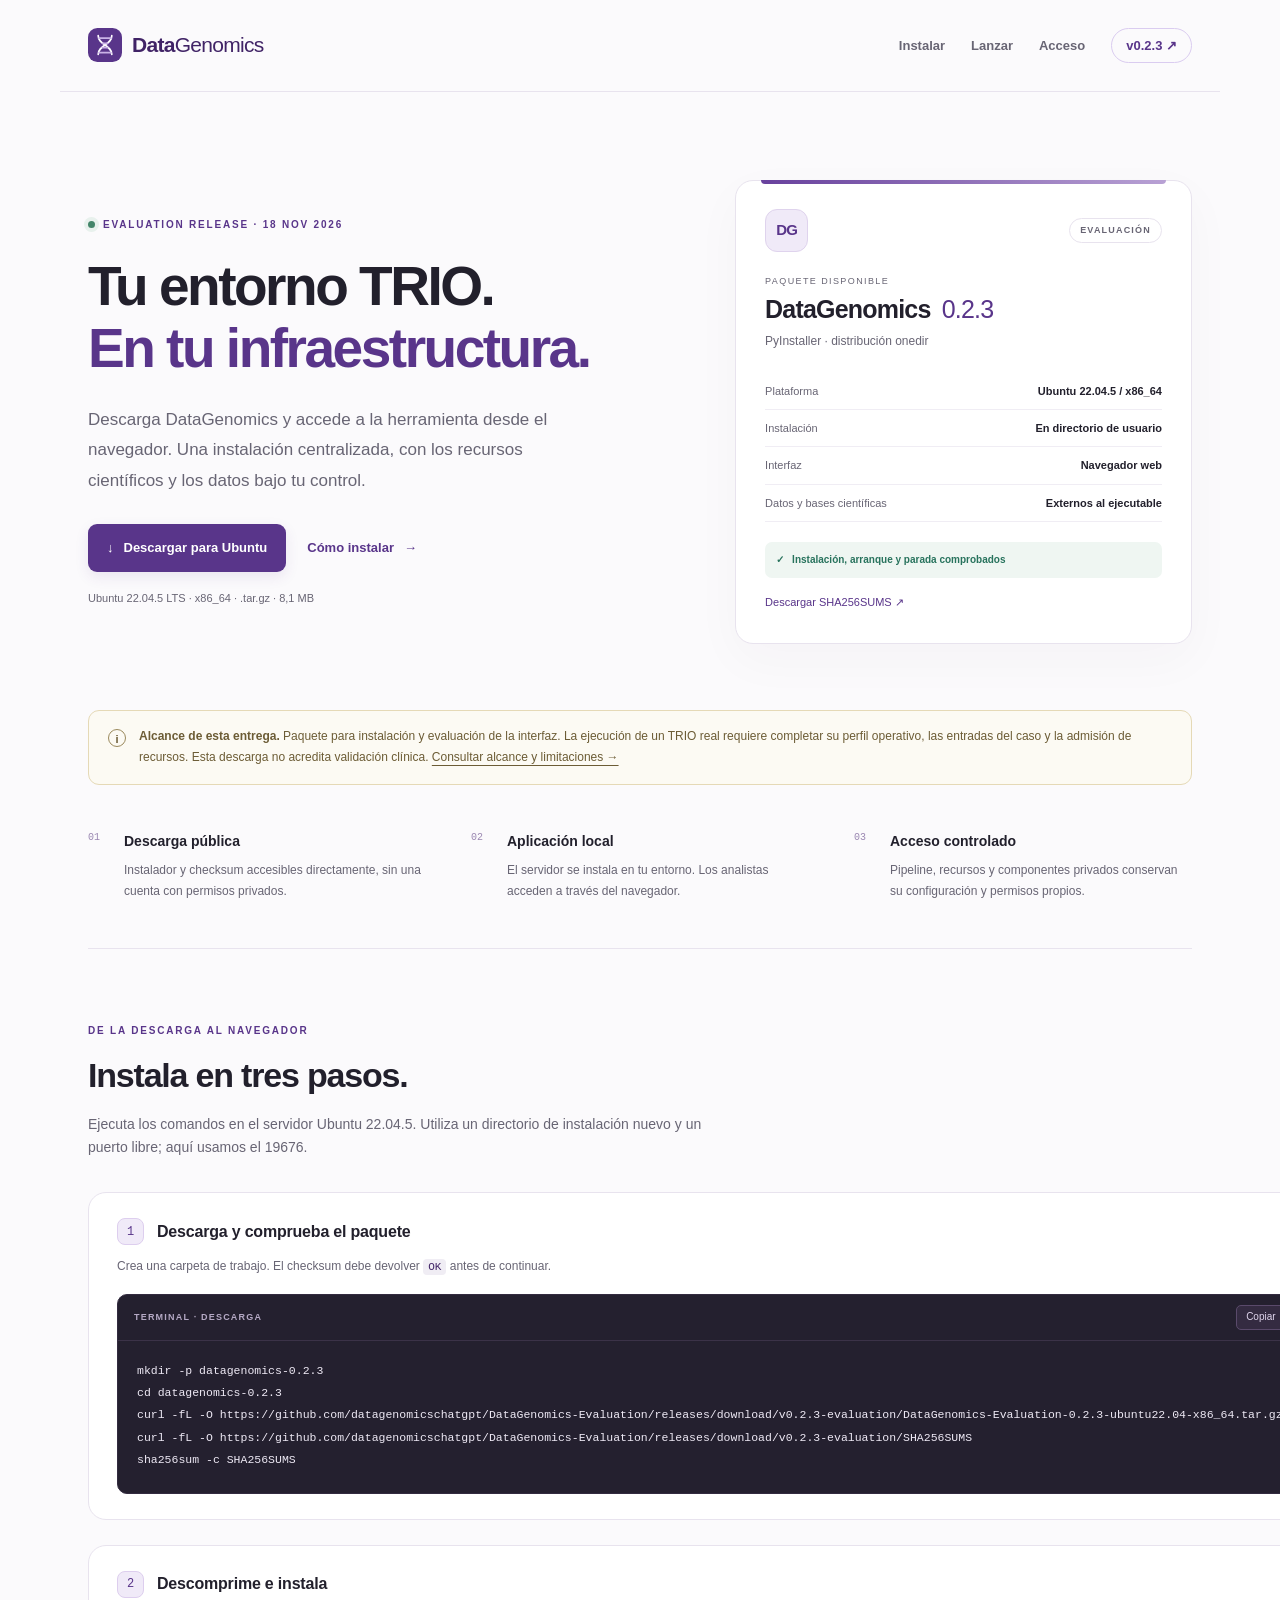
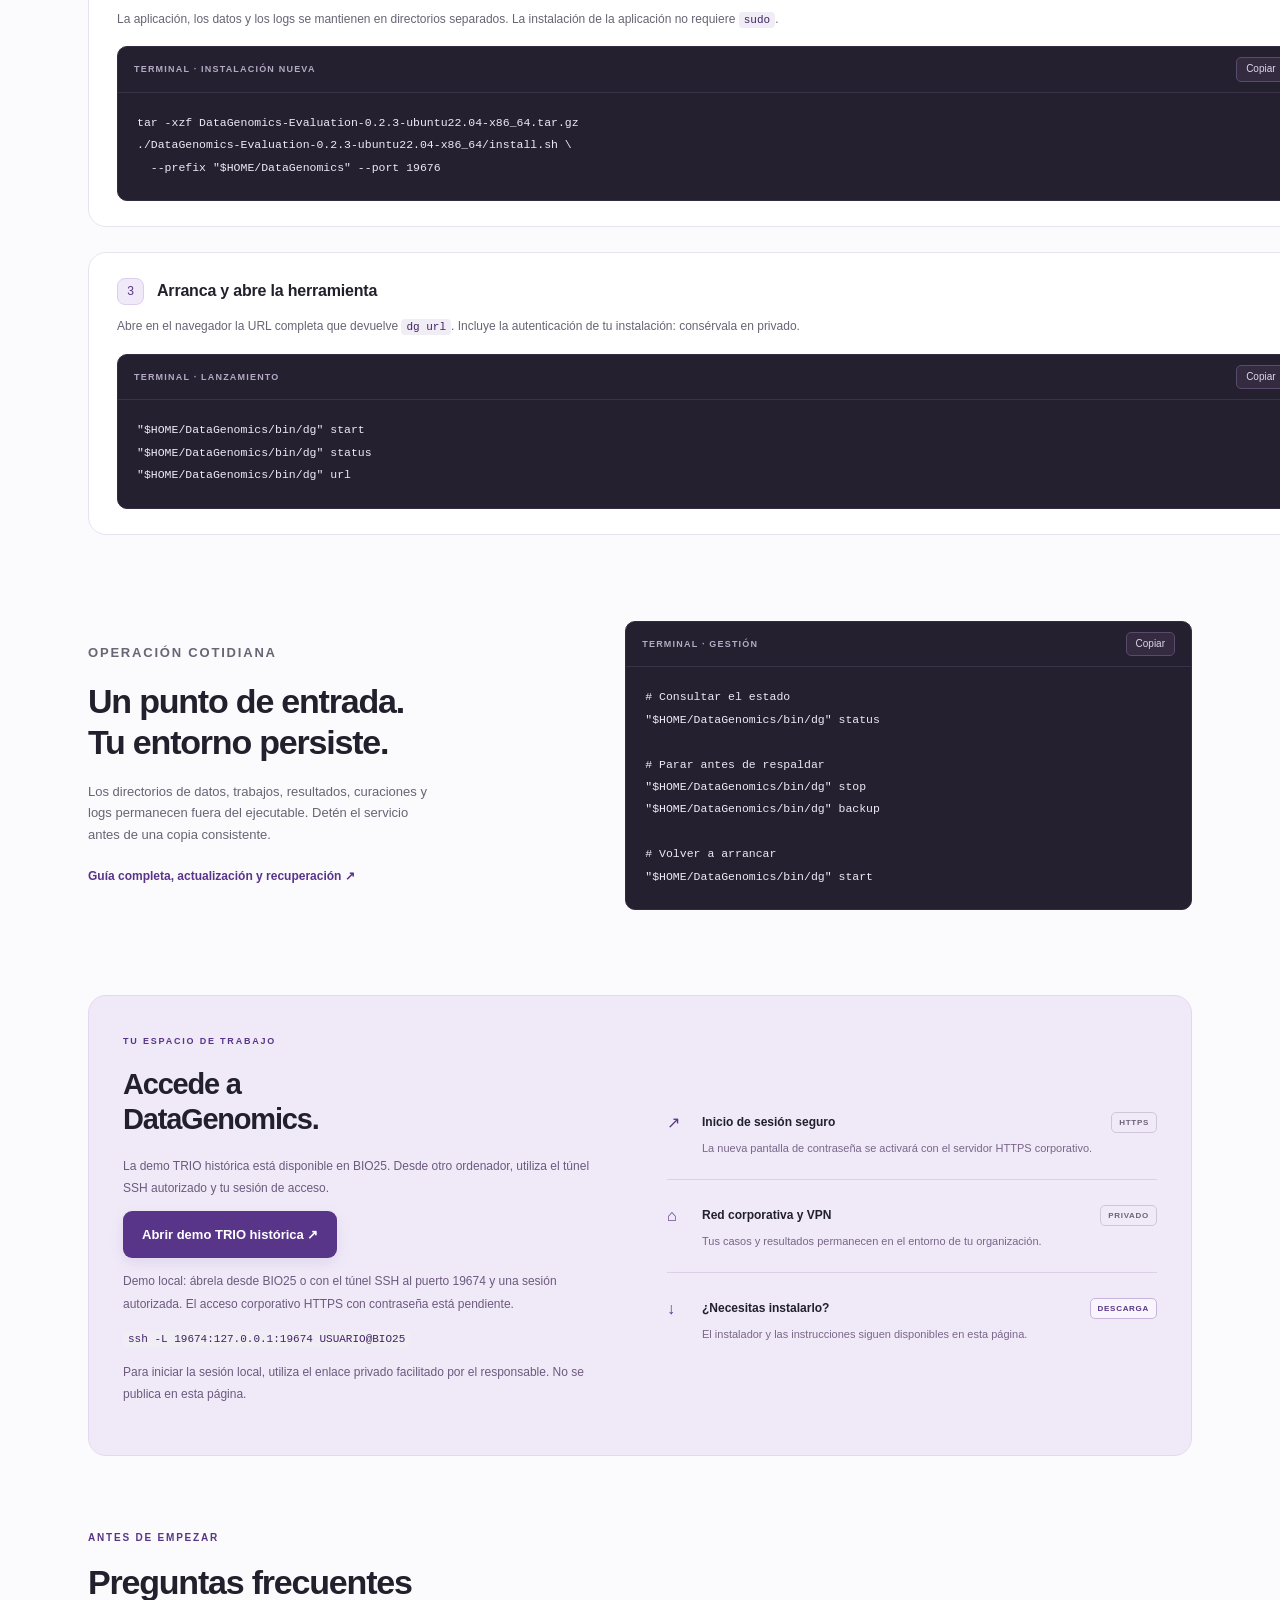
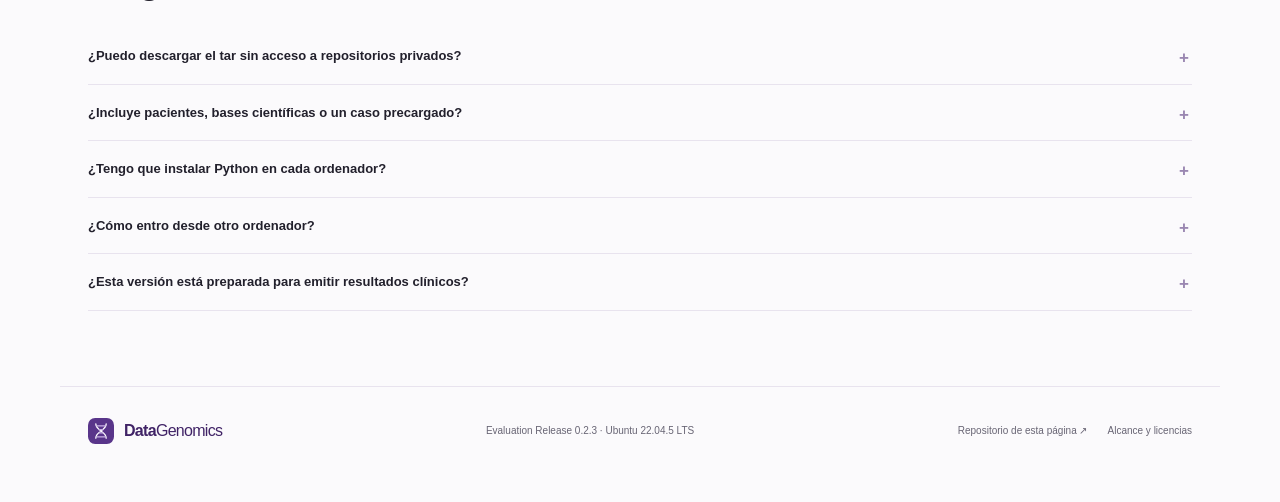
==== commit 8a2049d4: "Link existing loopback historical TRIO demo with SSH access instructions" ====
--- a/index.html
+++ b/index.html
@@ -73,7 +73,7 @@
 # Volver a arrancar
 "$HOME/DataGenomics/bin/dg" start</code></pre></div></section>
 
-    <section id="acceso" class="access-panel section" aria-labelledby="access-title"><div class="access-main"><p class="eyebrow">TU ESPACIO DE TRABAJO</p><h2 id="access-title">Accede a<br>DataGenomics.</h2><p>Abre la herramienta desde la red corporativa o mediante VPN. El inicio de sesión se realiza en el servidor seguro de tu organización.</p><a id="server-access" class="button primary access-pending" aria-disabled="true" aria-describedby="server-access-status">Acceso al servidor pendiente</a><p id="server-access-status" role="status">La dirección corporativa está pendiente de configuración. Aquí encontrarás el acceso en cuanto esté disponible.</p><noscript><p>Consulta con el responsable la dirección HTTPS del servidor.</p></noscript></div><div class="access-list"><div><span class="access-icon" aria-hidden="true">↗</span><div><strong>Inicio de sesión seguro</strong><p>Introduce tu contraseña únicamente en el servidor autorizado.</p></div><span class="access-badge private">HTTPS</span></div><div><span class="access-icon" aria-hidden="true">⌂</span><div><strong>Red corporativa y VPN</strong><p>Tus casos y resultados permanecen en el entorno de tu organización.</p></div><span class="access-badge private">PRIVADO</span></div><div><span class="access-icon" aria-hidden="true">↓</span><div><strong>¿Necesitas instalarlo?</strong><p>El instalador y las instrucciones siguen disponibles en esta página.</p></div><span class="access-badge">DESCARGA</span></div></div></section>
+    <section id="acceso" class="access-panel section" aria-labelledby="access-title"><div class="access-main"><p class="eyebrow">TU ESPACIO DE TRABAJO</p><h2 id="access-title">Accede a<br>DataGenomics.</h2><p>La demo TRIO histórica está disponible en BIO25. Desde otro ordenador, utiliza el túnel SSH autorizado y tu sesión de acceso.</p><a id="server-access" class="button primary" href="http://127.0.0.1:19674/cases.html" rel="noreferrer" aria-describedby="server-access-status">Abrir demo TRIO histórica ↗</a><p id="server-access-status" role="status">Demo local: requiere BIO25 o un túnel SSH al puerto 19674 y una sesión autorizada. El acceso corporativo HTTPS con contraseña está pendiente.</p><p><code>ssh -L 19674:127.0.0.1:19674 USUARIO@BIO25</code></p><p>Para iniciar la sesión local, utiliza el enlace privado facilitado por el responsable. No se publica en esta página.</p></div><div class="access-list"><div><span class="access-icon" aria-hidden="true">↗</span><div><strong>Inicio de sesión seguro</strong><p>La nueva pantalla de contraseña se activará con el servidor HTTPS corporativo.</p></div><span class="access-badge private">HTTPS</span></div><div><span class="access-icon" aria-hidden="true">⌂</span><div><strong>Red corporativa y VPN</strong><p>Tus casos y resultados permanecen en el entorno de tu organización.</p></div><span class="access-badge private">PRIVADO</span></div><div><span class="access-icon" aria-hidden="true">↓</span><div><strong>¿Necesitas instalarlo?</strong><p>El instalador y las instrucciones siguen disponibles en esta página.</p></div><span class="access-badge">DESCARGA</span></div></div></section>
 
     <section class="faq section" aria-labelledby="faq-title"><div class="section-intro"><p class="eyebrow">ANTES DE EMPEZAR</p><h2 id="faq-title">Preguntas frecuentes</h2></div><details><summary>¿Puedo descargar el tar sin acceso a repositorios privados?</summary><p>Sí. El botón descarga el archivo directamente desde una GitHub Release pública. La aplicación y el acceso a componentes privados tienen permisos independientes.</p></details><details><summary>¿Incluye pacientes, bases científicas o un caso precargado?</summary><p>No. Una instalación nueva empieza sin casos. Los resultados autorizados y los recursos se incorporan desde tu entorno mediante sus contratos y controles correspondientes.</p></details><details><summary>¿Tengo que instalar Python en cada ordenador?</summary><p>Los analistas utilizan el navegador. La aplicación del servidor se distribuye con PyInstaller. Las etapas científicas necesitan su runtime y herramientas externos, configurados por el responsable.</p></details><details><summary>¿Cómo entro desde otro ordenador?</summary><p>La aplicación escucha por defecto en 127.0.0.1. Puedes usar un túnel SSH autorizado; para una instalación corporativa, el responsable debe configurar HTTPS, autenticación y acceso por LAN/VPN. El instalador no cambia la configuración de red.</p></details><details><summary>¿Esta versión está preparada para emitir resultados clínicos?</summary><p>Es una Evaluation Release. La instalación y el recorrido técnico tienen evidencias separadas de la admisión científica. La conexión operativa del piloto real sigue pendiente; consulta el alcance antes de procesar un caso.</p></details></section>
   </main>
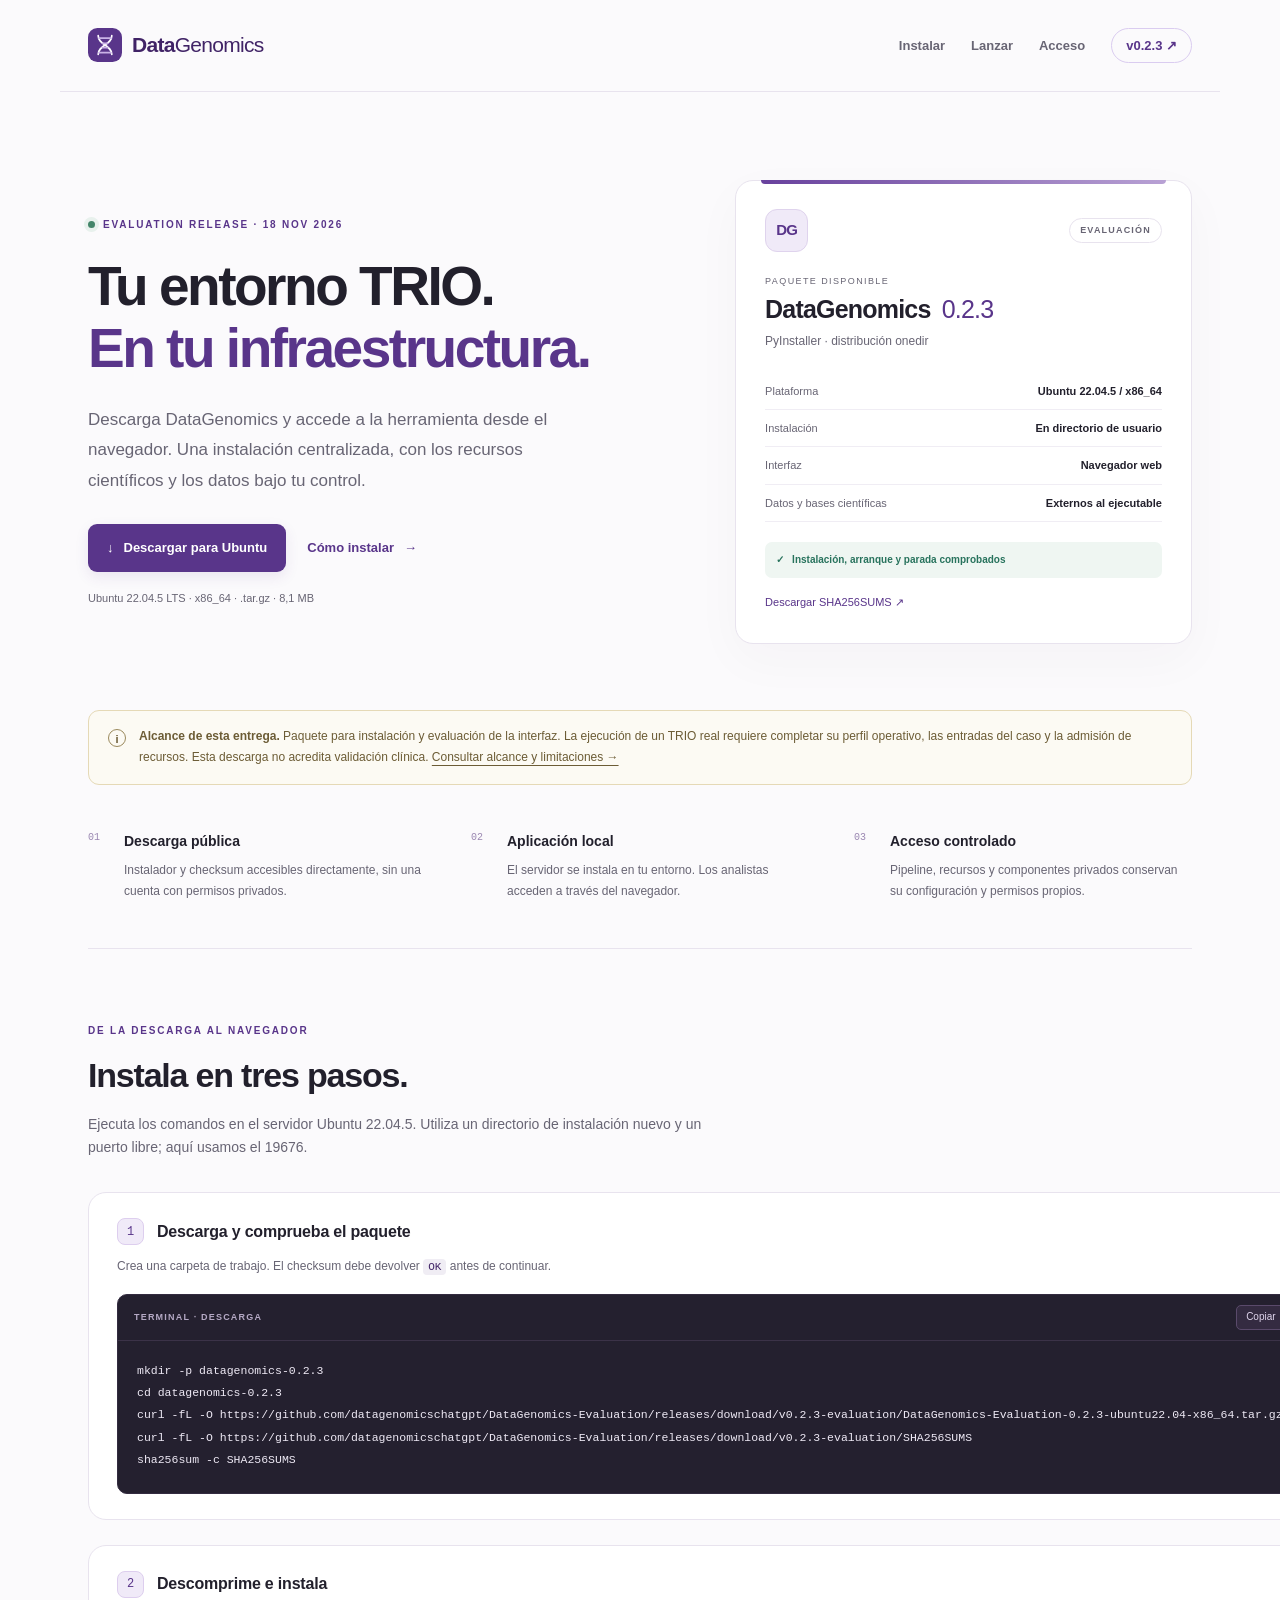
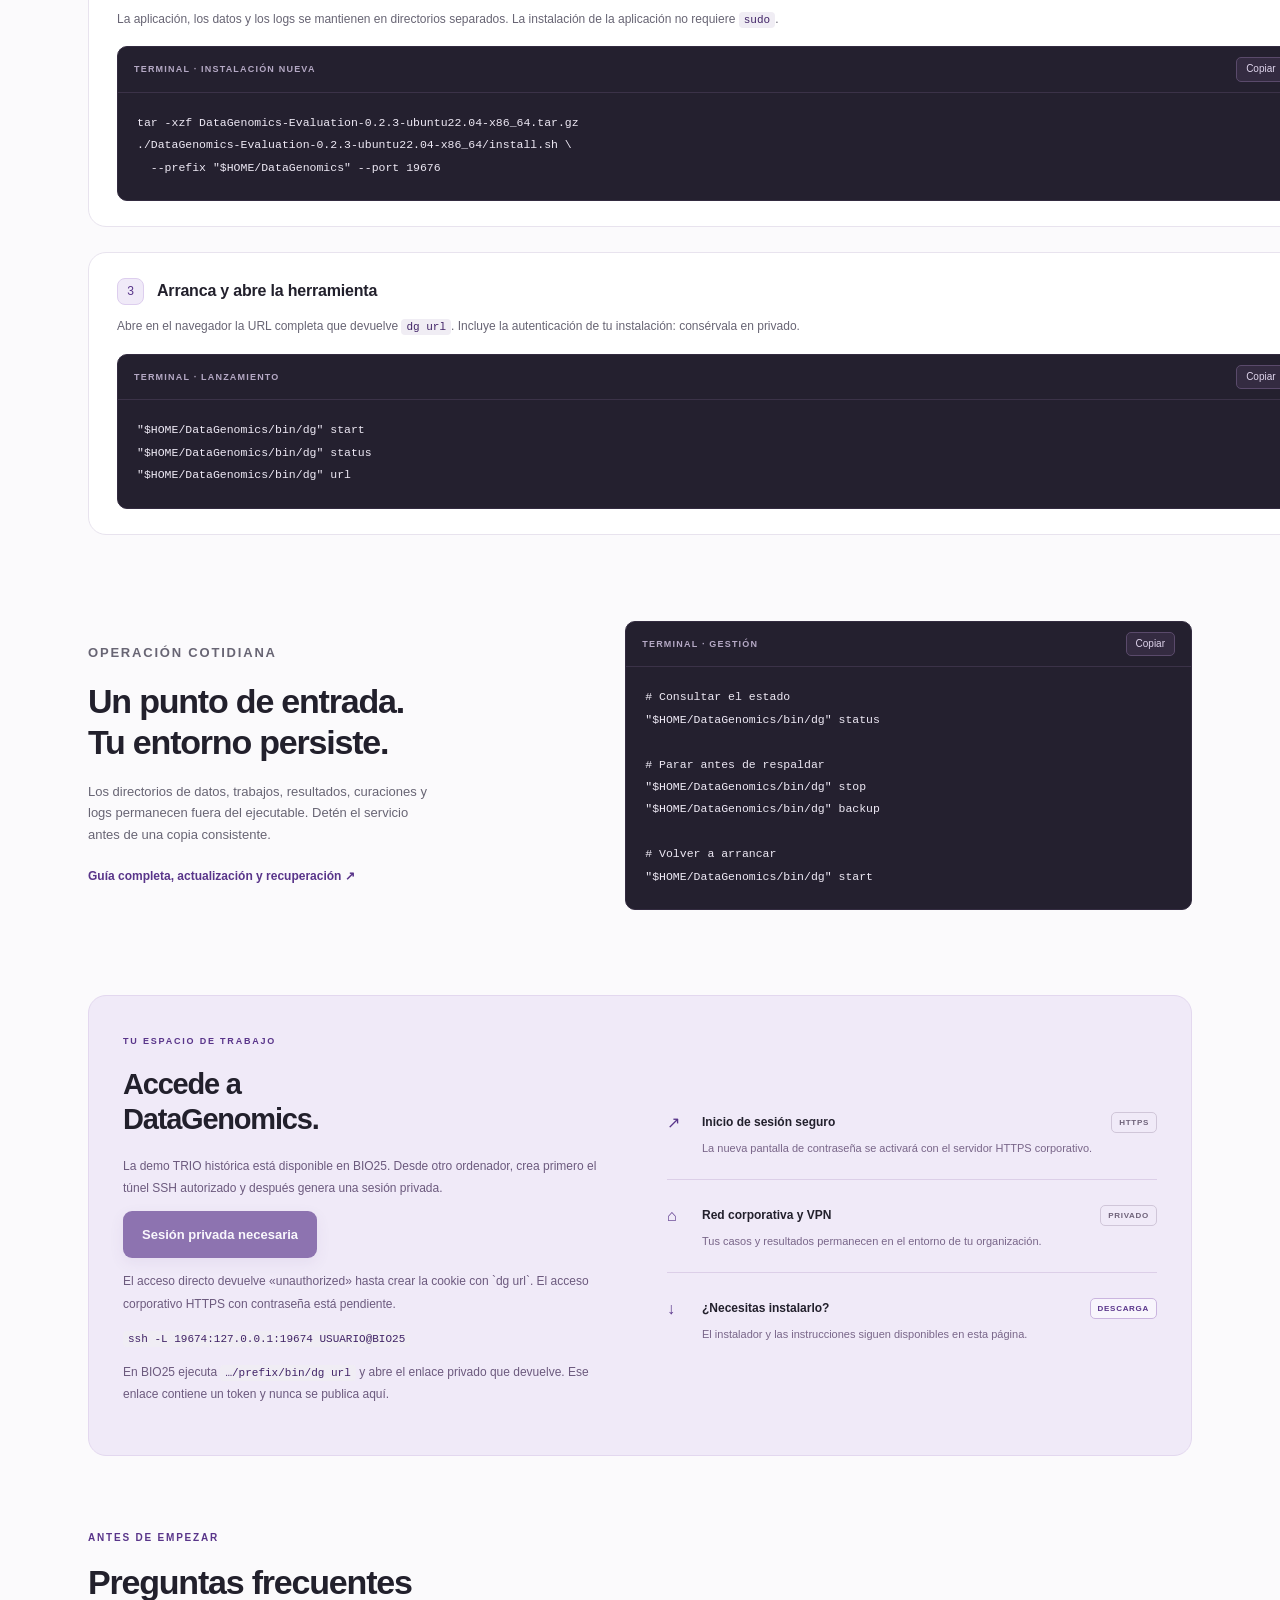
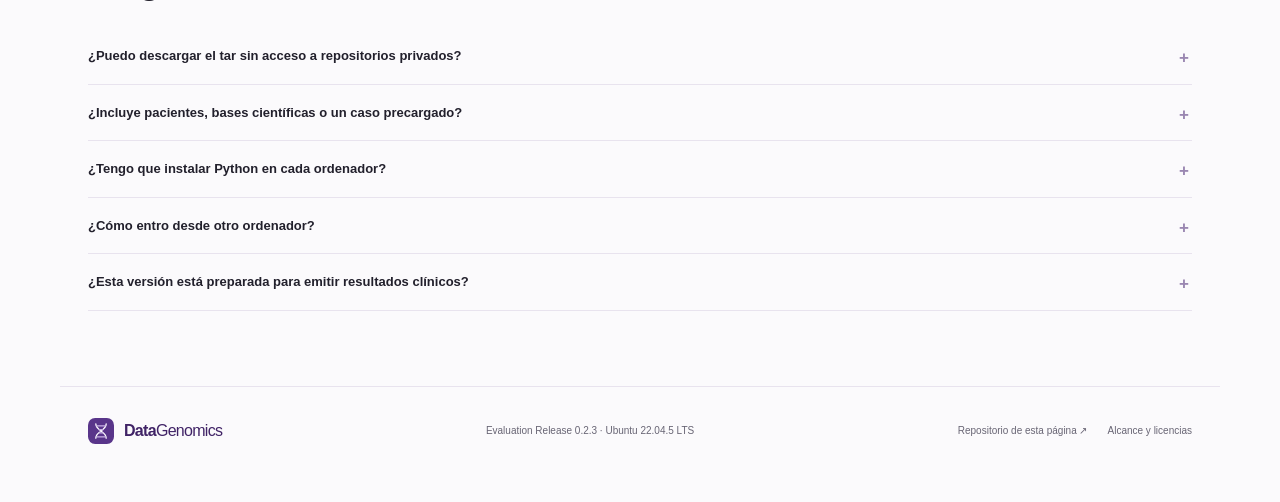
==== commit 92556142: "Explain private session bootstrap before opening historical demo" ====
--- a/index.html
+++ b/index.html
@@ -73,7 +73,7 @@
 # Volver a arrancar
 "$HOME/DataGenomics/bin/dg" start</code></pre></div></section>
 
-    <section id="acceso" class="access-panel section" aria-labelledby="access-title"><div class="access-main"><p class="eyebrow">TU ESPACIO DE TRABAJO</p><h2 id="access-title">Accede a<br>DataGenomics.</h2><p>La demo TRIO histórica está disponible en BIO25. Desde otro ordenador, utiliza el túnel SSH autorizado y tu sesión de acceso.</p><a id="server-access" class="button primary" href="http://127.0.0.1:19674/cases.html" rel="noreferrer" aria-describedby="server-access-status">Abrir demo TRIO histórica ↗</a><p id="server-access-status" role="status">Demo local: requiere BIO25 o un túnel SSH al puerto 19674 y una sesión autorizada. El acceso corporativo HTTPS con contraseña está pendiente.</p><p><code>ssh -L 19674:127.0.0.1:19674 USUARIO@BIO25</code></p><p>Para iniciar la sesión local, utiliza el enlace privado facilitado por el responsable. No se publica en esta página.</p></div><div class="access-list"><div><span class="access-icon" aria-hidden="true">↗</span><div><strong>Inicio de sesión seguro</strong><p>La nueva pantalla de contraseña se activará con el servidor HTTPS corporativo.</p></div><span class="access-badge private">HTTPS</span></div><div><span class="access-icon" aria-hidden="true">⌂</span><div><strong>Red corporativa y VPN</strong><p>Tus casos y resultados permanecen en el entorno de tu organización.</p></div><span class="access-badge private">PRIVADO</span></div><div><span class="access-icon" aria-hidden="true">↓</span><div><strong>¿Necesitas instalarlo?</strong><p>El instalador y las instrucciones siguen disponibles en esta página.</p></div><span class="access-badge">DESCARGA</span></div></div></section>
+    <section id="acceso" class="access-panel section" aria-labelledby="access-title"><div class="access-main"><p class="eyebrow">TU ESPACIO DE TRABAJO</p><h2 id="access-title">Accede a<br>DataGenomics.</h2><p>La demo TRIO histórica está disponible en BIO25. Desde otro ordenador, crea primero el túnel SSH autorizado y después genera una sesión privada.</p><span id="server-access" class="button primary access-pending" aria-disabled="true" aria-describedby="server-access-status">Sesión privada necesaria</span><p id="server-access-status" role="status">El acceso directo devuelve «unauthorized» hasta crear la cookie de sesión. El acceso corporativo HTTPS con contraseña está pendiente.</p><p><code>ssh -L 19674:127.0.0.1:19674 USUARIO@BIO25</code></p><p>En BIO25 ejecuta <code>…/prefix/bin/dg url</code> y abre el enlace privado que devuelve. Ese enlace contiene un token y nunca se publica aquí.</p></div><div class="access-list"><div><span class="access-icon" aria-hidden="true">↗</span><div><strong>Inicio de sesión seguro</strong><p>La nueva pantalla de contraseña se activará con el servidor HTTPS corporativo.</p></div><span class="access-badge private">HTTPS</span></div><div><span class="access-icon" aria-hidden="true">⌂</span><div><strong>Red corporativa y VPN</strong><p>Tus casos y resultados permanecen en el entorno de tu organización.</p></div><span class="access-badge private">PRIVADO</span></div><div><span class="access-icon" aria-hidden="true">↓</span><div><strong>¿Necesitas instalarlo?</strong><p>El instalador y las instrucciones siguen disponibles en esta página.</p></div><span class="access-badge">DESCARGA</span></div></div></section>
 
     <section class="faq section" aria-labelledby="faq-title"><div class="section-intro"><p class="eyebrow">ANTES DE EMPEZAR</p><h2 id="faq-title">Preguntas frecuentes</h2></div><details><summary>¿Puedo descargar el tar sin acceso a repositorios privados?</summary><p>Sí. El botón descarga el archivo directamente desde una GitHub Release pública. La aplicación y el acceso a componentes privados tienen permisos independientes.</p></details><details><summary>¿Incluye pacientes, bases científicas o un caso precargado?</summary><p>No. Una instalación nueva empieza sin casos. Los resultados autorizados y los recursos se incorporan desde tu entorno mediante sus contratos y controles correspondientes.</p></details><details><summary>¿Tengo que instalar Python en cada ordenador?</summary><p>Los analistas utilizan el navegador. La aplicación del servidor se distribuye con PyInstaller. Las etapas científicas necesitan su runtime y herramientas externos, configurados por el responsable.</p></details><details><summary>¿Cómo entro desde otro ordenador?</summary><p>La aplicación escucha por defecto en 127.0.0.1. Puedes usar un túnel SSH autorizado; para una instalación corporativa, el responsable debe configurar HTTPS, autenticación y acceso por LAN/VPN. El instalador no cambia la configuración de red.</p></details><details><summary>¿Esta versión está preparada para emitir resultados clínicos?</summary><p>Es una Evaluation Release. La instalación y el recorrido técnico tienen evidencias separadas de la admisión científica. La conexión operativa del piloto real sigue pendiente; consulta el alcance antes de procesar un caso.</p></details></section>
   </main>
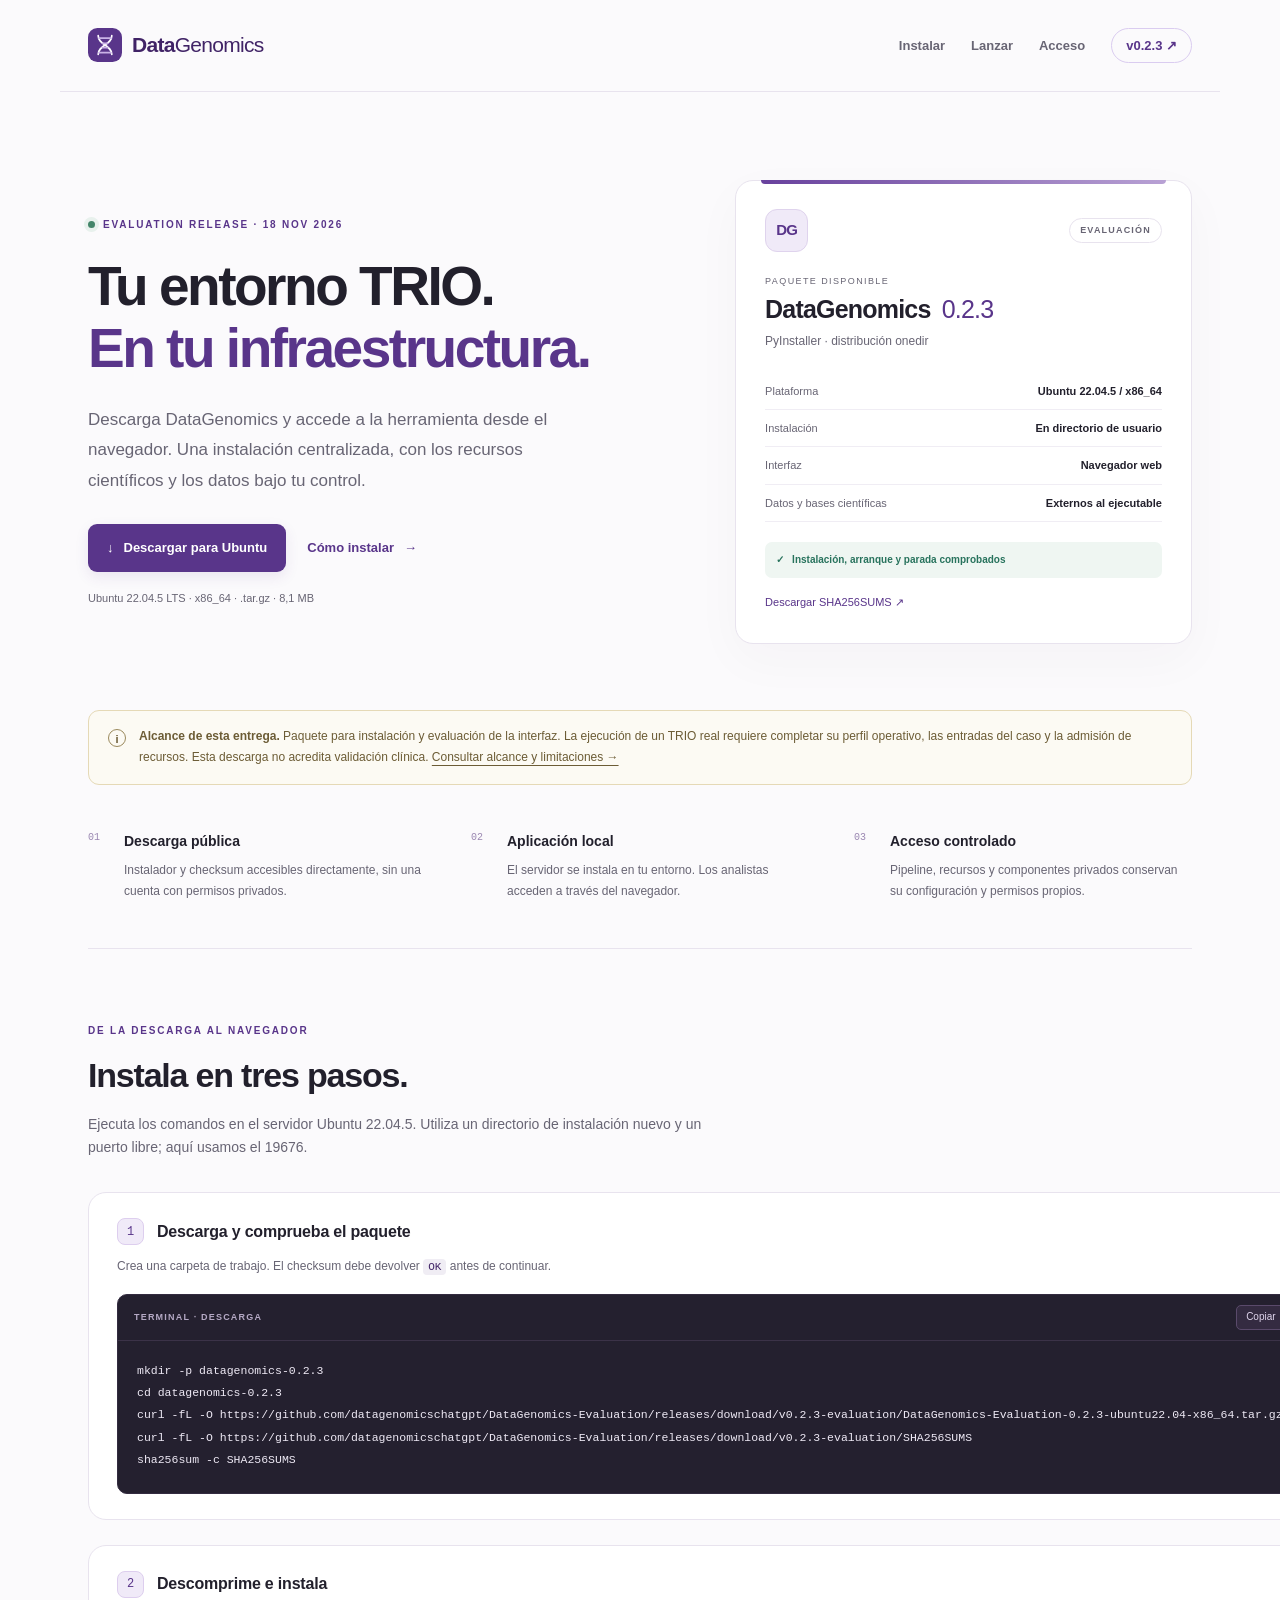
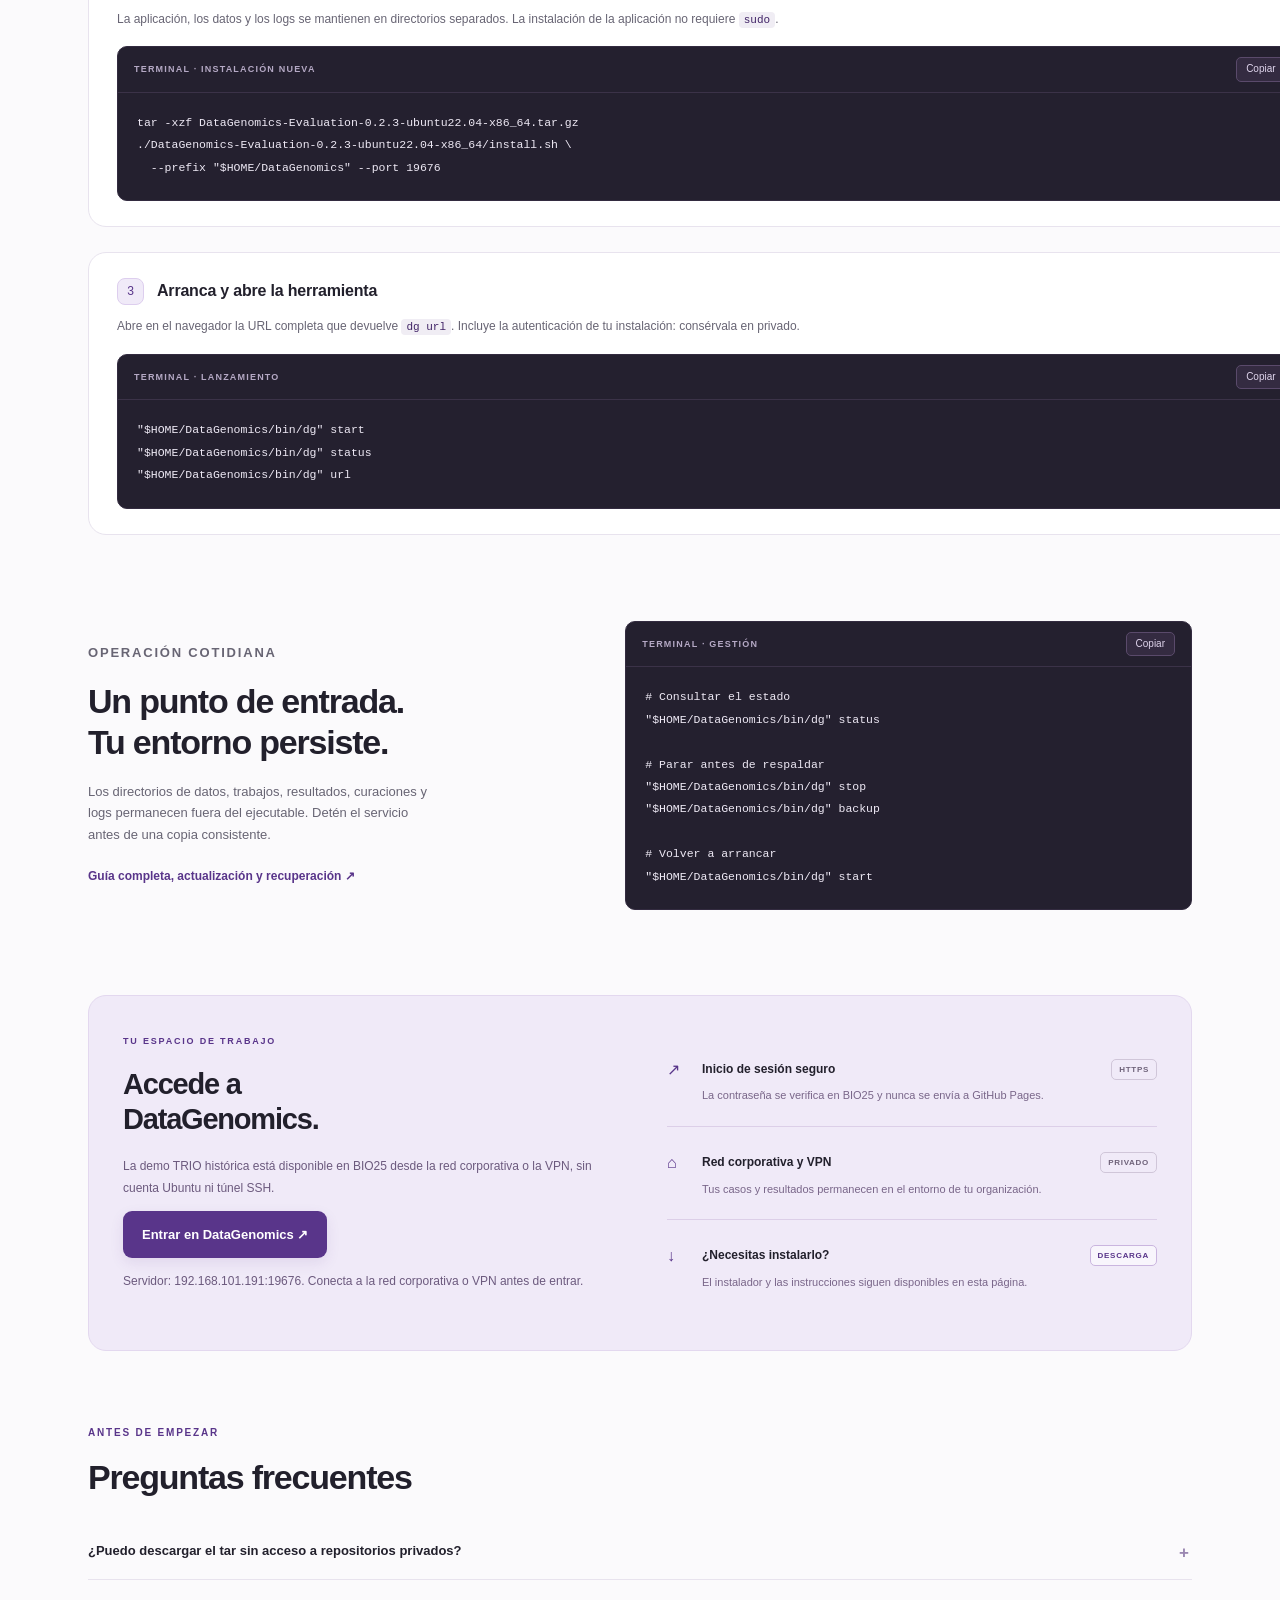
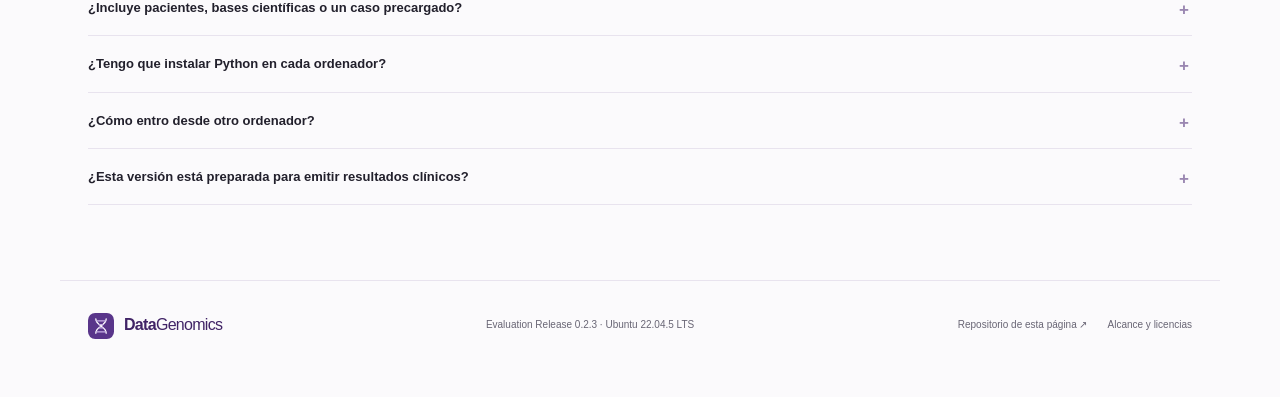
==== commit cfb40362: "Link landing to provisional LAN password access" ====
--- a/index.html
+++ b/index.html
@@ -73,9 +73,9 @@
 # Volver a arrancar
 "$HOME/DataGenomics/bin/dg" start</code></pre></div></section>
 
-    <section id="acceso" class="access-panel section" aria-labelledby="access-title"><div class="access-main"><p class="eyebrow">TU ESPACIO DE TRABAJO</p><h2 id="access-title">Accede a<br>DataGenomics.</h2><p>La demo TRIO histórica está disponible en BIO25. Desde otro ordenador, crea primero el túnel SSH autorizado y después genera una sesión privada.</p><span id="server-access" class="button primary access-pending" aria-disabled="true" aria-describedby="server-access-status">Sesión privada necesaria</span><p id="server-access-status" role="status">El acceso directo devuelve «unauthorized» hasta crear la cookie de sesión. El acceso corporativo HTTPS con contraseña está pendiente.</p><p><code>ssh -L 19674:127.0.0.1:19674 USUARIO@BIO25</code></p><p>En BIO25 ejecuta <code>…/prefix/bin/dg url</code> y abre el enlace privado que devuelve. Ese enlace contiene un token y nunca se publica aquí.</p></div><div class="access-list"><div><span class="access-icon" aria-hidden="true">↗</span><div><strong>Inicio de sesión seguro</strong><p>La nueva pantalla de contraseña se activará con el servidor HTTPS corporativo.</p></div><span class="access-badge private">HTTPS</span></div><div><span class="access-icon" aria-hidden="true">⌂</span><div><strong>Red corporativa y VPN</strong><p>Tus casos y resultados permanecen en el entorno de tu organización.</p></div><span class="access-badge private">PRIVADO</span></div><div><span class="access-icon" aria-hidden="true">↓</span><div><strong>¿Necesitas instalarlo?</strong><p>El instalador y las instrucciones siguen disponibles en esta página.</p></div><span class="access-badge">DESCARGA</span></div></div></section>
+    <section id="acceso" class="access-panel section" aria-labelledby="access-title"><div class="access-main"><p class="eyebrow">TU ESPACIO DE TRABAJO</p><h2 id="access-title">Accede a<br>DataGenomics.</h2><p>La demo TRIO histórica está disponible en BIO25 desde la red corporativa o la VPN, sin cuenta Ubuntu ni túnel SSH.</p><a id="server-access" class="button primary" href="https://192.168.101.191:19676/login" rel="noreferrer" aria-describedby="server-access-status">Entrar en DataGenomics ↗</a><p id="server-access-status" role="status">Acceso provisional protegido por contraseña en servidor. El certificado temporal puede requerir confirmación del navegador hasta disponer del certificado corporativo.</p></div><div class="access-list"><div><span class="access-icon" aria-hidden="true">↗</span><div><strong>Inicio de sesión seguro</strong><p>La contraseña se verifica en BIO25 y nunca se envía a GitHub Pages.</p></div><span class="access-badge private">HTTPS</span></div><div><span class="access-icon" aria-hidden="true">⌂</span><div><strong>Red corporativa y VPN</strong><p>Tus casos y resultados permanecen en el entorno de tu organización.</p></div><span class="access-badge private">PRIVADO</span></div><div><span class="access-icon" aria-hidden="true">↓</span><div><strong>¿Necesitas instalarlo?</strong><p>El instalador y las instrucciones siguen disponibles en esta página.</p></div><span class="access-badge">DESCARGA</span></div></div></section>
 
-    <section class="faq section" aria-labelledby="faq-title"><div class="section-intro"><p class="eyebrow">ANTES DE EMPEZAR</p><h2 id="faq-title">Preguntas frecuentes</h2></div><details><summary>¿Puedo descargar el tar sin acceso a repositorios privados?</summary><p>Sí. El botón descarga el archivo directamente desde una GitHub Release pública. La aplicación y el acceso a componentes privados tienen permisos independientes.</p></details><details><summary>¿Incluye pacientes, bases científicas o un caso precargado?</summary><p>No. Una instalación nueva empieza sin casos. Los resultados autorizados y los recursos se incorporan desde tu entorno mediante sus contratos y controles correspondientes.</p></details><details><summary>¿Tengo que instalar Python en cada ordenador?</summary><p>Los analistas utilizan el navegador. La aplicación del servidor se distribuye con PyInstaller. Las etapas científicas necesitan su runtime y herramientas externos, configurados por el responsable.</p></details><details><summary>¿Cómo entro desde otro ordenador?</summary><p>La aplicación escucha por defecto en 127.0.0.1. Puedes usar un túnel SSH autorizado; para una instalación corporativa, el responsable debe configurar HTTPS, autenticación y acceso por LAN/VPN. El instalador no cambia la configuración de red.</p></details><details><summary>¿Esta versión está preparada para emitir resultados clínicos?</summary><p>Es una Evaluation Release. La instalación y el recorrido técnico tienen evidencias separadas de la admisión científica. La conexión operativa del piloto real sigue pendiente; consulta el alcance antes de procesar un caso.</p></details></section>
+    <section class="faq section" aria-labelledby="faq-title"><div class="section-intro"><p class="eyebrow">ANTES DE EMPEZAR</p><h2 id="faq-title">Preguntas frecuentes</h2></div><details><summary>¿Puedo descargar el tar sin acceso a repositorios privados?</summary><p>Sí. El botón descarga el archivo directamente desde una GitHub Release pública. La aplicación y el acceso a componentes privados tienen permisos independientes.</p></details><details><summary>¿Incluye pacientes, bases científicas o un caso precargado?</summary><p>No. Una instalación nueva empieza sin casos. Los resultados autorizados y los recursos se incorporan desde tu entorno mediante sus contratos y controles correspondientes.</p></details><details><summary>¿Tengo que instalar Python en cada ordenador?</summary><p>Los analistas utilizan el navegador. La aplicación del servidor se distribuye con PyInstaller. Las etapas científicas necesitan su runtime y herramientas externos, configurados por el responsable.</p></details><details><summary>¿Cómo entro desde otro ordenador?</summary><p>Conecta a la LAN o VPN corporativa y utiliza el botón «Entrar en DataGenomics». No necesitas una cuenta de BIO25 ni un túnel SSH. El acceso provisional se sustituirá por SSO cuando IT lo proporcione.</p></details><details><summary>¿Esta versión está preparada para emitir resultados clínicos?</summary><p>Es una Evaluation Release. La instalación y el recorrido técnico tienen evidencias separadas de la admisión científica. La conexión operativa del piloto real sigue pendiente; consulta el alcance antes de procesar un caso.</p></details></section>
   </main>
 
   <footer><a class="brand" href="./"><img src="assets/mark.svg" alt="" width="26" height="26"><span>Data<span class="brand-light">Genomics</span></span></a><p>Evaluation Release 0.2.3 · Ubuntu 22.04.5 LTS</p><div><a href="https://github.com/datagenomicschatgpt/DataGenomics-Evaluation">Repositorio de esta página ↗</a><a href="docs/alcance.html">Alcance y licencias</a></div></footer>
